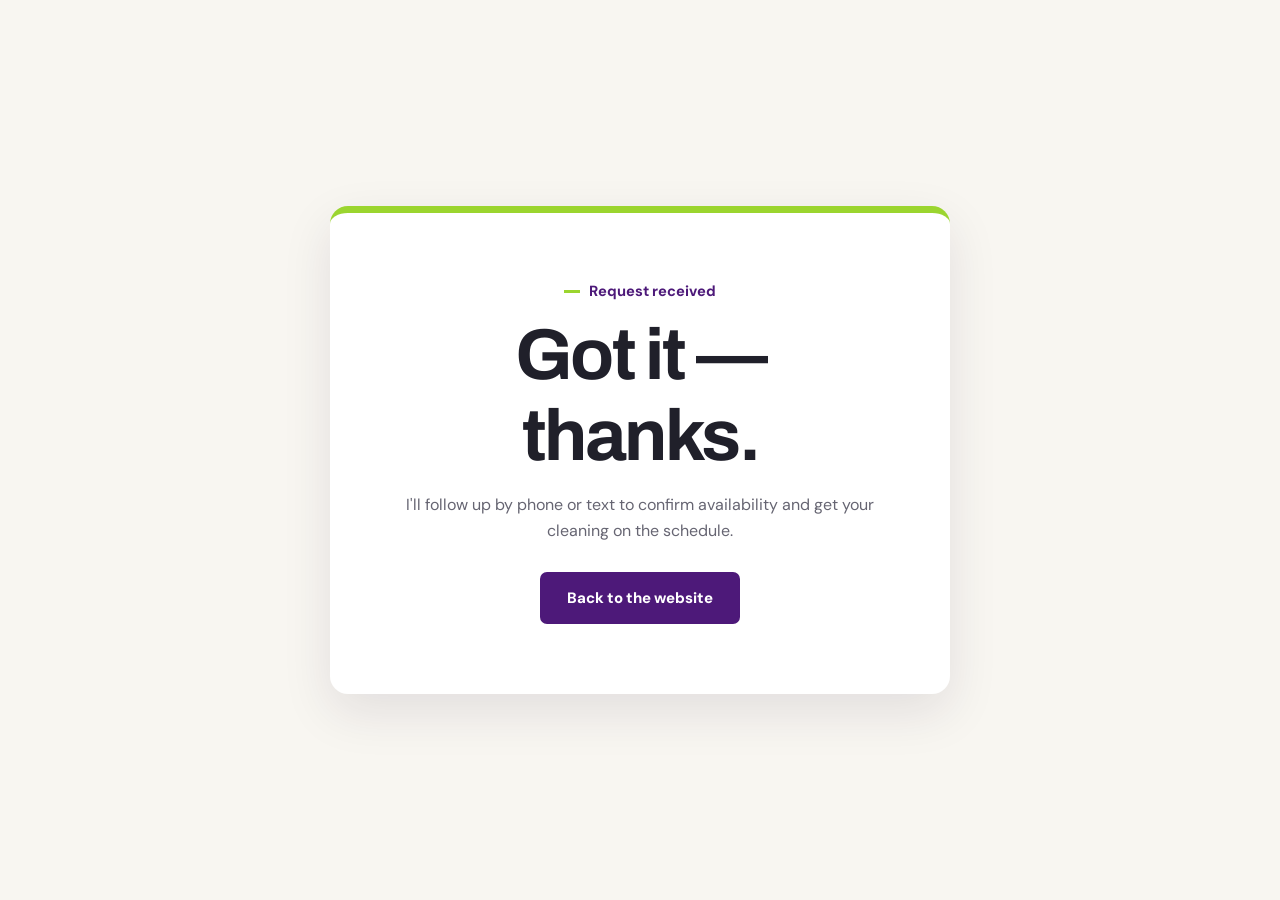
==== thank-you.html @ 329d0137 "Fix stale-CSS caching that broke the redesign on the live site styles.css and script.js were served " ====
<!doctype html>
<html lang="en">
  <head>
    <meta charset="utf-8">
    <meta name="viewport" content="width=device-width, initial-scale=1">
    <meta name="robots" content="noindex">
    <meta name="theme-color" content="#4d1979">
    <title>Request Received | P'Wayz Happy Bins</title>
    <link rel="icon" href="/favicon.svg" type="image/svg+xml">
    <link rel="preconnect" href="https://fonts.googleapis.com">
    <link rel="preconnect" href="https://fonts.gstatic.com" crossorigin>
    <link href="https://fonts.googleapis.com/css2?family=Archivo:wght@600;700;800&amp;family=DM+Sans:wght@400;500;600;700&amp;display=swap" rel="stylesheet">
    <link rel="stylesheet" href="/styles.css?v=2">
  </head>
  <body class="thanks-page">
    <main class="thanks-card">
      <p class="kicker" style="justify-content:center">Request received</p>
      <h1>Got it — thanks.</h1>
      <p>I'll follow up by phone or text to confirm availability and get your cleaning on the schedule.</p>
      <a class="button" href="/">Back to the website</a>
    </main>
  </body>
</html>
---- styles.css ----
:root {
  --purple: #4d1979;
  --purple-dark: #32104f;
  --purple-soft: #f3edf8;
  --lime: #9bd52f;
  --lime-light: #d8f27b;
  --ink: #20202a;
  --muted: #666572;
  --cream: #f8f6f1;
  --line: #e5e1e8;
  --white: #fff;
  --title-font: "Archivo", "Arial Black", sans-serif;
  --body-font: "DM Sans", Arial, sans-serif;
  --shadow: 0 18px 50px rgba(42, 20, 56, .1);
  --radius: 18px;
  --container: 1180px;
}

* { box-sizing: border-box; }
html { scroll-behavior: smooth; scroll-padding-top: 95px; }
body { margin: 0; color: var(--ink); background: var(--white); font-family: var(--body-font); font-size: 16px; line-height: 1.65; -webkit-font-smoothing: antialiased; }
body, button, input, select, textarea { font-family: var(--body-font); }
img, svg { display: block; max-width: 100%; }
a { color: inherit; }
h1, h2, h3, p { margin-top: 0; }
h1, h2, h3 { color: var(--ink); font-family: var(--title-font); line-height: 1.12; letter-spacing: -.035em; }
h1 { margin-bottom: 24px; font-size: clamp(3rem, 6vw, 5.7rem); }
h2 { margin-bottom: 20px; font-size: clamp(2.25rem, 4.3vw, 3.9rem); }
h3 { margin-bottom: 12px; font-size: 1.35rem; }
p { color: var(--muted); }
button, a { -webkit-tap-highlight-color: transparent; }

.container { width: min(calc(100% - 40px), var(--container)); margin-inline: auto; }
.section { padding-block: clamp(78px, 9vw, 120px); }
.sr-only { position: absolute; width: 1px; height: 1px; padding: 0; margin: -1px; overflow: hidden; clip: rect(0, 0, 0, 0); white-space: nowrap; border: 0; }
.skip-link { position: fixed; z-index: 999; top: 8px; left: 8px; padding: 10px 14px; color: #fff; background: var(--purple); border-radius: 4px; transform: translateY(-150%); }
.skip-link:focus { transform: none; }

.kicker { display: flex; align-items: center; gap: 9px; margin-bottom: 15px; color: var(--purple); font-size: .92rem; font-weight: 700; line-height: 1.2; }
.kicker::before { width: 16px; height: 3px; background: var(--lime); content: ""; }
.button { display: inline-flex; min-height: 52px; align-items: center; justify-content: center; padding: 13px 25px; color: #fff; background: var(--purple); border: 2px solid var(--purple); border-radius: 7px; font-size: .94rem; font-weight: 800; line-height: 1.2; text-decoration: none; transition: transform .2s ease, background .2s ease, border-color .2s ease; }
.button:hover { background: var(--purple-dark); border-color: var(--purple-dark); transform: translateY(-2px); }
.button--nav { min-height: 46px; padding: 11px 20px; }
.button--dark { color: #fff; background: var(--ink); border-color: var(--ink); }
.button--dark:hover { background: var(--purple-dark); border-color: var(--purple-dark); }
.button--outline { color: var(--purple); background: transparent; }
.button--outline:hover { color: #fff; }
.button--full { width: 100%; border: 0; cursor: pointer; }
.text-link { display: inline-flex; gap: 10px; align-items: center; color: var(--purple); font-weight: 800; text-decoration: none; border-bottom: 2px solid var(--lime); }

.service-bar { color: var(--ink); background: var(--lime); font-size: .85rem; font-weight: 700; }
.service-bar__inner { display: flex; min-height: 39px; align-items: center; justify-content: space-between; gap: 20px; }
.service-bar__links { display: flex; gap: 24px; }
.service-bar a { text-decoration: none; }
.site-header { position: relative; z-index: 50; background: #fff; border-bottom: 1px solid rgba(77, 25, 121, .09); }
.nav-wrap { display: flex; min-height: 84px; align-items: center; justify-content: space-between; gap: 28px; }
.brand { display: inline-flex; align-items: baseline; gap: 7px; color: var(--ink); text-decoration: none; }
.brand-text { font-family: var(--title-font); font-size: 1.3rem; font-weight: 700; letter-spacing: -.02em; }
.brand-text strong { color: var(--purple); font-weight: 800; }
.site-nav { display: flex; align-items: center; gap: clamp(18px, 2.3vw, 32px); }
.site-nav > a:not(.button) { position: relative; color: #3b3942; font-size: .94rem; font-weight: 700; text-decoration: none; }
.site-nav > a:not(.button)::after { position: absolute; right: 0; bottom: -7px; left: 0; height: 2px; background: var(--lime); content: ""; transform: scaleX(0); transition: transform .2s ease; }
.site-nav > a:hover::after { transform: scaleX(1); }
.nav-toggle { display: none; width: 46px; height: 44px; padding: 10px; background: transparent; border: 1px solid var(--line); border-radius: 6px; cursor: pointer; }
.nav-toggle > span:not(.sr-only) { display: block; height: 2px; margin: 5px 0; background: var(--purple); }

.hero { position: relative; overflow: hidden; padding: clamp(64px, 8vw, 104px) 0 0; background: var(--cream); }
.hero__grid { position: relative; display: grid; grid-template-columns: .95fr 1.05fr; gap: clamp(42px, 7vw, 92px); align-items: center; }
.hero__copy { padding-bottom: clamp(70px, 8vw, 105px); }
.hero h1 span { display: block; color: var(--purple); }
.hero__lead { max-width: 625px; margin-bottom: 31px; font-size: 1.12rem; }
.hero__actions { display: flex; align-items: center; gap: 24px; }
.phone-link { display: grid; grid-template-columns: 46px auto; color: var(--ink); line-height: 1.25; text-decoration: none; }
.phone-link > span { display: grid; width: 40px; height: 40px; grid-row: 1 / 3; align-self: center; color: var(--purple); background: var(--lime-light); border-radius: 50%; place-items: center; }
.phone-link svg { width: 19px; fill: currentColor; }
.phone-link small { color: var(--muted); font-size: .75rem; }
.phone-link strong { font-size: 1rem; }
.hero__checks { display: flex; flex-wrap: wrap; gap: 13px 25px; padding: 0; margin: 33px 0 0; list-style: none; }
.hero__checks li { color: #4e4c56; font-size: .88rem; font-weight: 700; }
.hero__checks li::before { margin-right: 6px; color: var(--purple); content: "✓"; font-weight: 800; }
.hero__visual { position: relative; min-height: 570px; align-self: end; overflow: hidden; background: var(--purple); border-radius: 55% 55% 0 0 / 35% 35% 0 0; }
.hero__bins { position: absolute; z-index: 2; right: 1%; bottom: 0; width: 96%; }
.hero__price { position: absolute; z-index: 4; top: 42px; left: 42px; display: grid; padding: 16px 22px; color: var(--ink); background: var(--lime); border: 5px solid #fff; border-radius: 12px; place-content: center; text-align: center; }
.hero__price strong { font-family: var(--title-font); font-size: 3.25rem; line-height: .9; letter-spacing: -.08em; }
.hero__price sup { margin-right: 2px; font-size: 1.35rem; vertical-align: top; }
.hero__price span { margin-top: 4px; font-size: .78rem; font-weight: 700; }
.hero__caption { position: absolute; z-index: 5; right: 25px; bottom: 25px; display: grid; padding: 15px 18px; color: var(--ink); background: #fff; border-left: 5px solid var(--lime); border-radius: 6px; box-shadow: var(--shadow); }
.hero__caption strong { font-family: var(--title-font); }
.hero__caption span { color: var(--muted); font-size: .75rem; }
.hero__bubbles i { position: absolute; z-index: 1; width: 22px; height: 22px; border: 3px solid rgba(255,255,255,.5); border-radius: 50%; }
.hero__bubbles i:nth-child(1) { top: 110px; right: 75px; width: 42px; height: 42px; }
.hero__bubbles i:nth-child(2) { top: 175px; right: 43px; }
.hero__bubbles i:nth-child(3) { top: 45px; right: 153px; width: 31px; height: 31px; }
.hero__bubbles i:nth-child(4) { top: 230px; left: 48px; width: 17px; height: 17px; }

.benefits { position: relative; z-index: 5; background: #fff; box-shadow: 0 -10px 30px rgba(32,32,42,.05); }
.benefits__grid { display: grid; grid-template-columns: repeat(3, 1fr); }
.benefits article { display: flex; min-height: 148px; align-items: center; gap: 19px; padding: 34px clamp(15px, 3vw, 36px); border-right: 1px solid var(--line); }
.benefits article:last-child { border-right: 0; }
.benefit-icon { display: grid; width: 54px; height: 54px; flex: 0 0 auto; color: var(--purple); background: var(--purple-soft); border-radius: 50%; place-items: center; }
.benefit-icon svg { width: 27px; fill: currentColor; }
.benefits h2 { margin: 0 0 5px; font-size: 1.12rem; letter-spacing: -.02em; }
.benefits p { margin: 0; font-size: .85rem; }

.about__grid { display: grid; grid-template-columns: .93fr 1.07fr; gap: clamp(55px, 8vw, 110px); align-items: center; }
.about__visual { position: relative; padding: 0 35px 37px 0; }
.about__panel { position: relative; min-height: 535px; overflow: hidden; background: var(--purple); border-radius: 12px 90px 12px 12px; }
.about__panel svg { position: absolute; right: 11%; bottom: 0; width: 77%; }
.about__badge { position: absolute; right: 0; bottom: 0; display: grid; min-width: 180px; padding: 20px 25px; color: var(--ink); background: var(--lime); border: 7px solid #fff; border-radius: 8px; }
.about__badge strong { font-family: var(--title-font); font-size: 1.55rem; }
.about__badge span { font-size: .82rem; font-weight: 700; }
.spray { position: absolute; z-index: 2; border: 3px solid rgba(255,255,255,.45); border-radius: 50%; }
.spray--one { top: 70px; left: 60px; width: 34px; height: 34px; }.spray--two { top: 120px; left: 100px; width: 17px; height: 17px; }.spray--three { top: 44px; left: 127px; width: 23px; height: 23px; }
.about__copy > p:not(.kicker) { max-width: 650px; }
.check-list { padding: 0; margin: 28px 0 30px; list-style: none; }
.check-list li { position: relative; padding: 11px 0 11px 34px; color: #45434d; font-weight: 600; border-bottom: 1px solid var(--line); }
.check-list li::before { position: absolute; top: 11px; left: 0; color: var(--purple); content: "✓"; font-weight: 800; }

.services { background: var(--cream); }
.section-heading { max-width: 760px; margin-bottom: 50px; }
.section-heading--center { margin-right: auto; margin-left: auto; text-align: center; }
.section-heading--center .kicker { justify-content: center; }
.section-heading--center p:last-child { max-width: 625px; margin-right: auto; margin-left: auto; }
.services__grid { display: grid; grid-template-columns: repeat(3, 1fr); gap: 24px; }
.service-card { position: relative; min-height: 300px; padding: 38px 34px; background: #fff; border: 1px solid var(--line); border-radius: var(--radius); }
.service-card--featured { color: #fff; background: var(--purple); border-color: var(--purple); }
.service-card--featured h3, .service-card--featured p { color: #fff; }
.service-card__icon { display: grid; width: 54px; height: 54px; margin-bottom: 24px; color: var(--purple); background: var(--purple-soft); border-radius: 10px; place-items: center; }
.service-card--featured .service-card__icon { color: #fff; background: rgba(255,255,255,.14); }
.service-card__icon svg { width: 28px; fill: currentColor; }
.service-card h3 { font-size: 1.48rem; }
.service-card p { position: relative; z-index: 1; margin-bottom: 0; }

.process { position: relative; color: #fff; background: var(--purple-dark); }
.section-heading--light { position: relative; z-index: 1; }
.section-heading--light h2, .section-heading--light .kicker { color: #fff; }
.process__steps { position: relative; z-index: 1; display: grid; grid-template-columns: repeat(4, 1fr); padding: 0; margin: 0; counter-reset: steps; list-style: none; }
.process__steps li { position: relative; padding: 22px 30px 0 0; border-top: 3px solid var(--lime); }
.process__steps li > span { display: block; margin-bottom: 12px; color: var(--lime); font-family: var(--title-font); font-size: 1.4rem; }
.process__steps h3 { color: #fff; }
.process__steps p { max-width: 215px; margin: 0; color: rgba(255,255,255,.7); }

.special { padding-block: 70px; background: var(--lime); }
.special__wrap { display: grid; grid-template-columns: 170px 1fr auto; gap: 35px; align-items: center; }
.special__price { display: flex; align-items: flex-start; color: var(--purple); font-family: var(--title-font); line-height: .8; }
.special__price sup { margin: 8px 2px 0 0; font-size: 2rem; }
.special__price strong { font-size: 6.5rem; letter-spacing: -.1em; }
.special__copy .kicker { color: var(--ink); }
.special__copy .kicker::before { background: var(--purple); }
.special h2 { margin-bottom: 8px; font-size: clamp(2rem, 3.3vw, 3.1rem); }
.special p:last-child { max-width: 650px; margin: 0; color: #3f4930; }

.areas { background: #fff; }
.areas__grid { display: grid; grid-template-columns: .85fr 1.15fr; gap: clamp(55px, 8vw, 110px); align-items: center; }
.areas__copy > p:not(.kicker) { margin-bottom: 30px; }
.neighborhoods { border-top: 4px solid var(--purple); }
.neighborhoods article { display: flex; min-height: 125px; align-items: center; gap: 25px; padding: 25px 5px; border-bottom: 1px solid var(--line); }
.neighborhoods article > span { color: var(--purple); font-family: var(--title-font); font-size: 2rem; }
.neighborhoods small { color: var(--muted); font-size: .82rem; font-weight: 700; }
.neighborhoods h3 { margin: 5px 0 0; font-size: 1.75rem; }
.neighborhoods > p { padding: 20px; margin: 25px 0 0; color: var(--purple-dark); background: var(--purple-soft); border-left: 4px solid var(--lime); }

.faq { background: var(--cream); }
.faq__grid { display: grid; grid-template-columns: .75fr 1.25fr; gap: clamp(50px, 8vw, 110px); }
.faq__intro > p:not(.kicker) { margin-bottom: 30px; }
.phone-card { display: inline-grid; min-width: 240px; padding: 16px 20px; color: #fff; background: var(--purple); border-left: 7px solid var(--lime); border-radius: 5px; text-decoration: none; }
.phone-card small { color: rgba(255,255,255,.7); }.phone-card strong { font-family: var(--title-font); font-size: 1.25rem; }
.faq-list { border-top: 1px solid #d9d5dc; }
.faq-list details { border-bottom: 1px solid #d9d5dc; }
.faq-list summary { display: flex; min-height: 82px; align-items: center; justify-content: space-between; gap: 15px; color: var(--ink); cursor: pointer; font-family: var(--title-font); font-size: 1.12rem; font-weight: 700; list-style: none; }
.faq-list summary::-webkit-details-marker { display: none; }
.faq-list summary span { display: grid; width: 32px; height: 32px; flex: 0 0 auto; color: #fff; background: var(--purple); border-radius: 50%; font-family: var(--body-font); place-items: center; transition: transform .2s ease; }
.faq-list details[open] summary span { color: var(--ink); background: var(--lime); transform: rotate(45deg); }
.faq-list details p { max-width: 660px; padding-right: 45px; margin: -3px 0 27px; }

.booking { color: #fff; background: var(--purple); }
.booking__grid { display: grid; grid-template-columns: .78fr 1.22fr; gap: clamp(45px, 8vw, 105px); align-items: start; }
.booking .kicker, .booking h2 { color: #fff; }.booking .kicker::before { background: var(--lime); }
.booking__copy > p:not(.kicker) { max-width: 480px; color: rgba(255,255,255,.75); }
.booking__contact { display: grid; gap: 12px; margin-top: 38px; }
.booking__contact a { display: grid; max-width: 330px; padding: 13px 17px; color: #fff; background: rgba(255,255,255,.08); border-left: 4px solid var(--lime); text-decoration: none; }
.booking__contact small { color: rgba(255,255,255,.66); }.booking__contact strong { font-size: 1.08rem; }
.booking__note { margin-top: 30px; font-size: .83rem; }
.booking-form { display: grid; gap: 17px; padding: clamp(25px, 4vw, 45px); color: var(--ink); background: #fff; border-radius: var(--radius); box-shadow: 0 25px 70px rgba(24,7,37,.26); }
.field-row { display: grid; grid-template-columns: 1fr 1fr; gap: 17px; }
.booking-form label { display: grid; gap: 7px; color: #3a3841; font-size: .82rem; font-weight: 800; }
.booking-form input, .booking-form select, .booking-form textarea { width: 100%; min-height: 50px; padding: 12px 14px; color: var(--ink); background: #faf9fb; border: 1px solid #dcd8e0; border-radius: 5px; font: inherit; }
.booking-form textarea { min-height: 110px; resize: vertical; }
.booking-form input:focus, .booking-form select:focus, .booking-form textarea:focus { outline: 3px solid rgba(155,213,47,.35); border-color: var(--purple); }
.form-note { margin: -3px 0 0; color: var(--muted); font-size: .76rem; text-align: center; }
.form-honeypot { position: absolute !important; left: -9999px !important; }

.site-footer { padding: 75px 0 20px; color: #fff; background: #1f1628; }
.footer__main { display: grid; grid-template-columns: 2fr 1fr 1.2fr 1fr; gap: 50px; padding-bottom: 55px; }
.brand--footer { color: #fff; }.brand--footer .brand-text strong { color: var(--lime); }
.footer__brand p { max-width: 300px; margin: 20px 0 0; color: rgba(255,255,255,.58); }
.footer__links { display: grid; align-content: start; gap: 9px; }
.footer__links h2 { margin-bottom: 10px; color: #fff; font-size: 1rem; letter-spacing: 0; }
.footer__links a, .footer__links span { color: rgba(255,255,255,.62); font-size: .9rem; text-decoration: none; }
.footer__links a:hover { color: var(--lime); }
.footer__bottom { display: flex; justify-content: space-between; gap: 30px; padding-top: 20px; color: rgba(255,255,255,.5); border-top: 1px solid rgba(255,255,255,.1); font-size: .78rem; }
.mobile-cta { display: none; }

.thanks-page { display: grid; min-height: 100vh; padding: 30px; background: var(--cream); place-items: center; }
.thanks-card { width: min(100%, 620px); padding: clamp(38px, 7vw, 70px); background: #fff; border-top: 7px solid var(--lime); border-radius: var(--radius); box-shadow: var(--shadow); text-align: center; }
.thanks-card .kicker { justify-content: center; }.thanks-card h1 { margin-bottom: 15px; font-size: clamp(2.5rem, 7vw, 4.5rem); }.thanks-card p:not(.kicker) { margin-bottom: 28px; }

@media (max-width: 1030px) {
  .site-nav { gap: 18px; }.site-nav > a:not(.button) { font-size: .85rem; }
  .hero__grid { gap: 40px; }.hero__visual { min-height: 500px; }.hero__price { top: 38px; left: 25px; }
  .footer__main { grid-template-columns: 1.7fr 1fr 1.1fr; }.footer__main > :last-child { grid-column: 2; }
  .process__steps { grid-template-columns: 1fr 1fr; row-gap: 30px; }
}

@media (max-width: 860px) {
  html { scroll-padding-top: 72px; }.service-bar__inner { justify-content: center; }.service-bar__inner > span { display: none; }
  .nav-wrap { min-height: 72px; }.nav-toggle { display: block; }.site-nav { position: absolute; top: 100%; right: 20px; left: 20px; display: none; padding: 22px; background: #fff; border-top: 3px solid var(--lime); box-shadow: var(--shadow); }.site-nav.is-open { display: grid; }.site-nav > a { padding: 6px 0; }.site-nav .button { margin-top: 5px; }
  .hero { padding-top: 70px; }.hero__grid { grid-template-columns: 1fr; }.hero__copy { max-width: 720px; padding-bottom: 20px; }.hero__visual { width: min(100%, 630px); min-height: 530px; justify-self: center; border-radius: 45% 45% 0 0 / 27% 27% 0 0; }
  .benefits__grid { grid-template-columns: 1fr 1fr; }.benefits article:nth-child(2) { border-right: 0; }.benefits article:last-child { grid-column: 1 / -1; justify-content: center; border-top: 1px solid var(--line); }
  .about__grid, .areas__grid, .faq__grid, .booking__grid { grid-template-columns: 1fr; }.about__visual { width: min(100%, 580px); margin: auto; }.about__copy { max-width: 700px; }
  .services__grid { grid-template-columns: 1fr 1fr; }.services__grid .service-card:last-child { grid-column: 1 / -1; min-height: 280px; }.service-card__icon { margin-bottom: 35px; }
  .process__steps { gap: 42px 25px; }
  .special__wrap { grid-template-columns: 150px 1fr; }.special__wrap .button { grid-column: 2; justify-self: start; }.special__price strong { font-size: 5.5rem; }
  .booking__copy { max-width: 660px; }
}

@media (max-width: 600px) {
  body { padding-bottom: 61px; }.container { width: min(calc(100% - 30px), var(--container)); }.section { padding-block: 72px; }
  h1 { font-size: clamp(2.85rem, 14vw, 4.4rem); }.hero__lead { font-size: 1rem; }
  .service-bar__links { width: 100%; justify-content: space-between; }.service-bar__links a:first-child { display: none; }.service-bar__links a:last-child { margin: auto; }
  .brand-text { font-size: 1.1rem; }
  .hero__actions { align-items: flex-start; flex-direction: column; }.hero__visual { min-height: 420px; }.hero__price { top: 22px; left: 18px; padding: 12px 16px; }.hero__price strong { font-size: 2.65rem; }.hero__caption { right: 12px; bottom: 12px; padding: 11px 12px; }.hero__bins { width: 108%; }
  .benefits__grid { grid-template-columns: 1fr; }.benefits article, .benefits article:nth-child(2), .benefits article:last-child { grid-column: auto; min-height: 120px; padding: 24px 12px; border-right: 0; border-bottom: 1px solid var(--line); justify-content: flex-start; }.benefits article:last-child { border-bottom: 0; }
  .about__visual { padding: 0 20px 27px 0; }.about__panel { min-height: 420px; border-radius: 10px 55px 10px 10px; }.about__badge { min-width: 155px; padding: 14px 17px; border-width: 5px; }
  .services__grid { grid-template-columns: 1fr; }.services__grid .service-card:last-child { grid-column: auto; min-height: 330px; }.service-card { min-height: 330px; }
  .process__steps { grid-template-columns: 1fr; gap: 28px; }.process__steps p { max-width: none; }
  .special__wrap { grid-template-columns: 1fr; gap: 20px; }.special__wrap .button { grid-column: auto; }.special__price strong { font-size: 5rem; }
  .neighborhoods h3 { font-size: 1.4rem; }
  .field-row { grid-template-columns: 1fr; }.booking-form { padding: 24px 19px; }
  .footer__main { grid-template-columns: 1fr 1fr; gap: 38px 25px; }.footer__brand { grid-column: 1 / -1; }.footer__main > :last-child { grid-column: auto; }.footer__bottom { flex-direction: column; }
  .mobile-cta { position: fixed; z-index: 100; right: 0; bottom: 0; left: 0; display: grid; grid-template-columns: 1fr 1fr; background: var(--ink); box-shadow: 0 -8px 25px rgba(0,0,0,.15); }.mobile-cta a { min-height: 61px; display: grid; color: #fff; font-weight: 800; text-decoration: none; place-items: center; }.mobile-cta a:last-child { color: var(--ink); background: var(--lime); }
}

@media (prefers-reduced-motion: reduce) { html { scroll-behavior: auto; } *, *::before, *::after { transition-duration: .01ms !important; } }
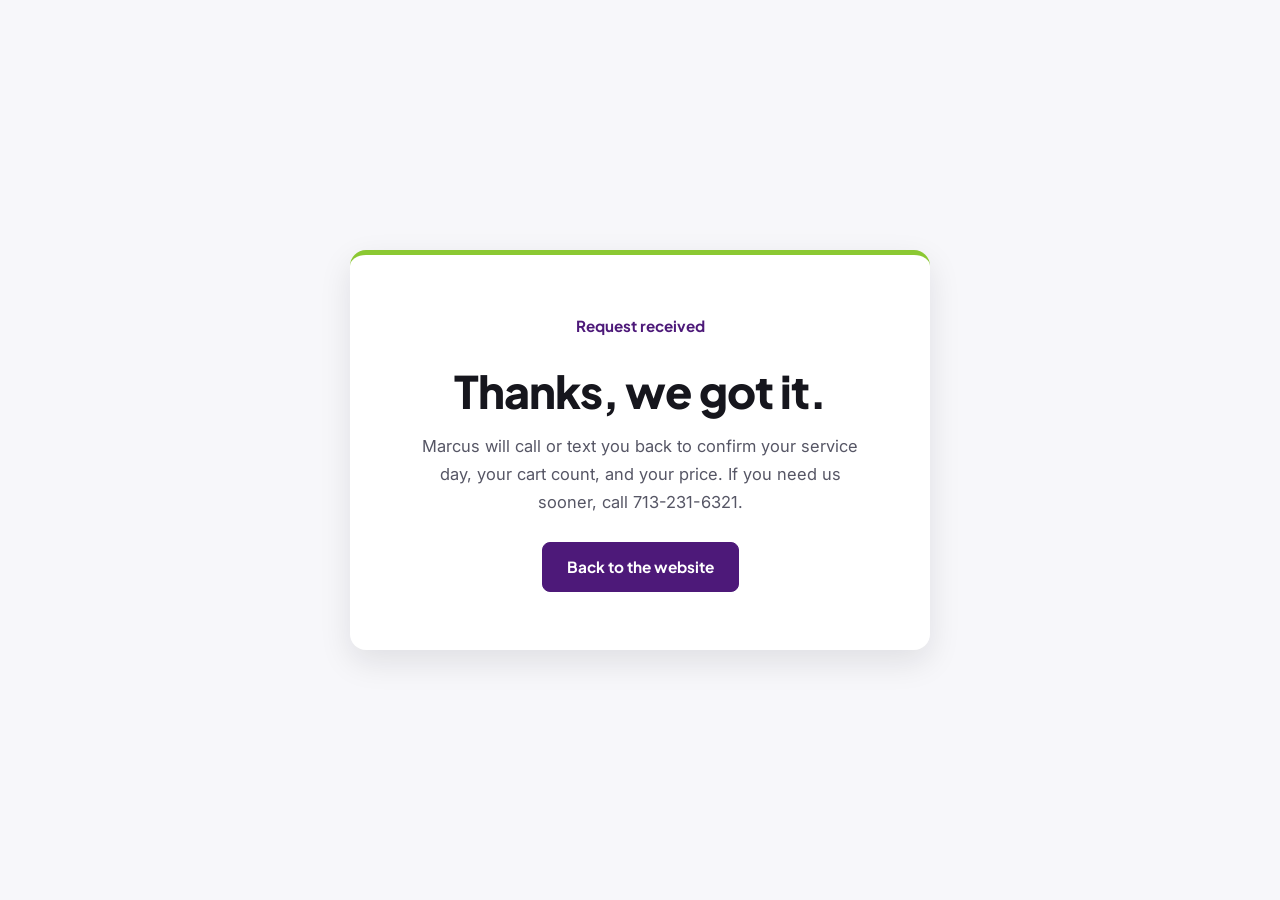
==== commit 2f9ee109: "Rebuild site: photography, expanded service areas, form-first CTA Content: - Expand service areas to" ====
--- a/thank-you.html
+++ b/thank-you.html
@@ -9,14 +9,17 @@
     <link rel="icon" href="/favicon.svg" type="image/svg+xml">
     <link rel="preconnect" href="https://fonts.googleapis.com">
     <link rel="preconnect" href="https://fonts.gstatic.com" crossorigin>
-    <link href="https://fonts.googleapis.com/css2?family=Archivo:wght@600;700;800&amp;family=DM+Sans:wght@400;500;600;700&amp;display=swap" rel="stylesheet">
-    <link rel="stylesheet" href="/styles.css?v=2">
+    <link href="https://fonts.googleapis.com/css2?family=Plus+Jakarta+Sans:wght@600;700;800&amp;family=Inter:wght@400;500;600;700&amp;display=swap" rel="stylesheet">
+    <link rel="stylesheet" href="/styles.css?v=3">
   </head>
   <body class="thanks-page">
     <main class="thanks-card">
-      <p class="kicker" style="justify-content:center">Request received</p>
-      <h1>Got it — thanks.</h1>
-      <p>I'll follow up by phone or text to confirm availability and get your cleaning on the schedule.</p>
+      <p class="eyebrow">Request received</p>
+      <h1>Thanks, we got it.</h1>
+      <p>
+        Marcus will call or text you back to confirm your service day, your cart count,
+        and your price. If you need us sooner, call 713-231-6321.
+      </p>
       <a class="button" href="/">Back to the website</a>
     </main>
   </body>
--- a/styles.css
+++ b/styles.css
@@ -1,244 +1,475 @@
+/* ---------------------------------------------------------
+   P'Wayz Happy Bins
+   --------------------------------------------------------- */
+
 :root {
   --purple: #4d1979;
-  --purple-dark: #32104f;
-  --purple-soft: #f3edf8;
-  --lime: #9bd52f;
-  --lime-light: #d8f27b;
-  --ink: #20202a;
-  --muted: #666572;
-  --cream: #f8f6f1;
-  --line: #e5e1e8;
+  --purple-700: #3d1361;
+  --purple-900: #290d43;
+  --purple-50: #f5f1fa;
+  --lime: #8bc832;
+  --lime-200: #cdeb8f;
+  --ink: #16161d;
+  --slate: #565665;
+  --line: #e4e2e9;
   --white: #fff;
-  --title-font: "Archivo", "Arial Black", sans-serif;
-  --body-font: "DM Sans", Arial, sans-serif;
-  --shadow: 0 18px 50px rgba(42, 20, 56, .1);
-  --radius: 18px;
-  --container: 1180px;
+  --bg-alt: #f7f7fa;
+
+  --display: "Plus Jakarta Sans", "Segoe UI", Arial, sans-serif;
+  --body: "Inter", "Segoe UI", Arial, sans-serif;
+
+  --shadow-sm: 0 1px 2px rgba(22, 22, 29, .06), 0 4px 12px rgba(22, 22, 29, .05);
+  --shadow-md: 0 12px 32px rgba(22, 22, 29, .10);
+  --shadow-lg: 0 24px 60px rgba(28, 12, 46, .22);
+
+  --radius: 12px;
+  --radius-lg: 16px;
+  --container: 1160px;
+  --header-h: 68px;
 }
 
 * { box-sizing: border-box; }
-html { scroll-behavior: smooth; scroll-padding-top: 95px; }
-body { margin: 0; color: var(--ink); background: var(--white); font-family: var(--body-font); font-size: 16px; line-height: 1.65; -webkit-font-smoothing: antialiased; }
-body, button, input, select, textarea { font-family: var(--body-font); }
+
+html {
+  scroll-behavior: smooth;
+  scroll-padding-top: calc(var(--header-h) + 16px);
+  -webkit-text-size-adjust: 100%;
+}
+
+body {
+  margin: 0;
+  background: var(--white);
+  color: var(--slate);
+  font-family: var(--body);
+  font-size: 16.5px;
+  line-height: 1.7;
+  -webkit-font-smoothing: antialiased;
+}
+
+body, button, input, select, textarea { font-family: var(--body); }
 img, svg { display: block; max-width: 100%; }
 a { color: inherit; }
-h1, h2, h3, p { margin-top: 0; }
-h1, h2, h3 { color: var(--ink); font-family: var(--title-font); line-height: 1.12; letter-spacing: -.035em; }
-h1 { margin-bottom: 24px; font-size: clamp(3rem, 6vw, 5.7rem); }
-h2 { margin-bottom: 20px; font-size: clamp(2.25rem, 4.3vw, 3.9rem); }
-h3 { margin-bottom: 12px; font-size: 1.35rem; }
-p { color: var(--muted); }
-button, a { -webkit-tap-highlight-color: transparent; }
+h1, h2, h3, h4, p { margin-top: 0; }
+
+h1, h2, h3, h4 {
+  color: var(--ink);
+  font-family: var(--display);
+  font-weight: 800;
+  line-height: 1.18;
+  letter-spacing: -.02em;
+}
+
+h1 { margin-bottom: 18px; font-size: clamp(2.15rem, 4vw, 3.15rem); }
+h2 { margin-bottom: 16px; font-size: clamp(1.7rem, 2.9vw, 2.4rem); }
+h3 { margin-bottom: 10px; font-size: 1.2rem; font-weight: 700; }
+p { margin-bottom: 16px; }
+p:last-child { margin-bottom: 0; }
 
 .container { width: min(calc(100% - 40px), var(--container)); margin-inline: auto; }
-.section { padding-block: clamp(78px, 9vw, 120px); }
-.sr-only { position: absolute; width: 1px; height: 1px; padding: 0; margin: -1px; overflow: hidden; clip: rect(0, 0, 0, 0); white-space: nowrap; border: 0; }
-.skip-link { position: fixed; z-index: 999; top: 8px; left: 8px; padding: 10px 14px; color: #fff; background: var(--purple); border-radius: 4px; transform: translateY(-150%); }
+.section { padding-block: clamp(64px, 7.5vw, 104px); }
+.section--alt { background: var(--bg-alt); }
+
+.sr-only {
+  position: absolute; width: 1px; height: 1px; padding: 0; margin: -1px;
+  overflow: hidden; clip: rect(0, 0, 0, 0); white-space: nowrap; border: 0;
+}
+
+.skip-link {
+  position: fixed; z-index: 999; top: 8px; left: 8px; padding: 10px 16px;
+  background: var(--purple); border-radius: 6px; color: #fff;
+  transform: translateY(-160%);
+}
 .skip-link:focus { transform: none; }
 
-.kicker { display: flex; align-items: center; gap: 9px; margin-bottom: 15px; color: var(--purple); font-size: .92rem; font-weight: 700; line-height: 1.2; }
-.kicker::before { width: 16px; height: 3px; background: var(--lime); content: ""; }
-.button { display: inline-flex; min-height: 52px; align-items: center; justify-content: center; padding: 13px 25px; color: #fff; background: var(--purple); border: 2px solid var(--purple); border-radius: 7px; font-size: .94rem; font-weight: 800; line-height: 1.2; text-decoration: none; transition: transform .2s ease, background .2s ease, border-color .2s ease; }
-.button:hover { background: var(--purple-dark); border-color: var(--purple-dark); transform: translateY(-2px); }
-.button--nav { min-height: 46px; padding: 11px 20px; }
-.button--dark { color: #fff; background: var(--ink); border-color: var(--ink); }
-.button--dark:hover { background: var(--purple-dark); border-color: var(--purple-dark); }
-.button--outline { color: var(--purple); background: transparent; }
-.button--outline:hover { color: #fff; }
-.button--full { width: 100%; border: 0; cursor: pointer; }
-.text-link { display: inline-flex; gap: 10px; align-items: center; color: var(--purple); font-weight: 800; text-decoration: none; border-bottom: 2px solid var(--lime); }
-
-.service-bar { color: var(--ink); background: var(--lime); font-size: .85rem; font-weight: 700; }
-.service-bar__inner { display: flex; min-height: 39px; align-items: center; justify-content: space-between; gap: 20px; }
-.service-bar__links { display: flex; gap: 24px; }
-.service-bar a { text-decoration: none; }
-.site-header { position: relative; z-index: 50; background: #fff; border-bottom: 1px solid rgba(77, 25, 121, .09); }
-.nav-wrap { display: flex; min-height: 84px; align-items: center; justify-content: space-between; gap: 28px; }
-.brand { display: inline-flex; align-items: baseline; gap: 7px; color: var(--ink); text-decoration: none; }
-.brand-text { font-family: var(--title-font); font-size: 1.3rem; font-weight: 700; letter-spacing: -.02em; }
+:where(a, button, input, select, textarea, summary):focus-visible {
+  outline: 3px solid var(--lime);
+  outline-offset: 2px;
+}
+
+/* --- Shared bits ------------------------------------------------------- */
+
+.eyebrow {
+  margin-bottom: 12px;
+  color: var(--purple);
+  font-family: var(--display);
+  font-size: .95rem;
+  font-weight: 700;
+  letter-spacing: 0;
+}
+
+.section-head { max-width: 660px; margin-bottom: clamp(36px, 4.5vw, 54px); }
+.section-head__lead { font-size: 1.05rem; }
+
+.button {
+  display: inline-flex; align-items: center; justify-content: center;
+  min-height: 50px; padding: 12px 24px;
+  background: var(--purple); border: 1.5px solid var(--purple); border-radius: 8px;
+  color: #fff;
+  font-family: var(--display); font-size: .96rem; font-weight: 700; line-height: 1.2;
+  text-decoration: none; cursor: pointer;
+  transition: background .18s ease, border-color .18s ease, color .18s ease;
+}
+.button:hover { background: var(--purple-700); border-color: var(--purple-700); }
+.button--sm { min-height: 42px; padding: 9px 18px; font-size: .9rem; }
+.button--full { width: 100%; }
+.button--lime { background: var(--lime); border-color: var(--lime); color: var(--ink); }
+.button--lime:hover { background: #7cb52a; border-color: #7cb52a; }
+.button--ghost { background: transparent; border-color: rgba(255, 255, 255, .55); color: #fff; }
+.button--ghost:hover { background: rgba(255, 255, 255, .12); border-color: #fff; }
+.button--outline { background: transparent; border-color: var(--line); color: var(--purple); }
+.button--outline:hover { background: var(--purple-50); border-color: var(--purple); }
+
+.textlink {
+  display: inline-block;
+  color: var(--purple); font-weight: 600; text-decoration: none;
+  border-bottom: 2px solid var(--lime); padding-bottom: 2px;
+}
+
+.ticklist { padding: 0; margin: 0 0 20px; list-style: none; }
+.ticklist li {
+  position: relative; padding: 8px 0 8px 30px;
+  border-bottom: 1px solid var(--line);
+  color: #3f3f4c;
+}
+.ticklist li::before {
+  position: absolute; left: 0; top: 8px;
+  content: "\2713"; color: var(--lime); font-weight: 700;
+}
+
+/* --- Top bar + header -------------------------------------------------- */
+
+.topbar { background: var(--purple-900); color: rgba(255, 255, 255, .82); font-size: .85rem; }
+.topbar__inner {
+  display: flex; align-items: center; justify-content: space-between;
+  gap: 18px; min-height: 38px;
+}
+.topbar__links { display: flex; gap: 22px; }
+.topbar a { text-decoration: none; }
+.topbar a:hover { color: #fff; }
+.topbar strong { color: #fff; }
+
+.site-header {
+  position: sticky; top: 0; z-index: 60;
+  background: rgba(255, 255, 255, .96);
+  backdrop-filter: saturate(150%) blur(8px);
+  border-bottom: 1px solid var(--line);
+}
+.nav-wrap {
+  display: flex; align-items: center; justify-content: space-between;
+  gap: 24px; min-height: var(--header-h);
+}
+.brand { display: inline-flex; align-items: baseline; gap: 6px; color: var(--ink); text-decoration: none; }
+.brand-text { font-family: var(--display); font-size: 1.2rem; font-weight: 700; letter-spacing: -.02em; }
 .brand-text strong { color: var(--purple); font-weight: 800; }
-.site-nav { display: flex; align-items: center; gap: clamp(18px, 2.3vw, 32px); }
-.site-nav > a:not(.button) { position: relative; color: #3b3942; font-size: .94rem; font-weight: 700; text-decoration: none; }
-.site-nav > a:not(.button)::after { position: absolute; right: 0; bottom: -7px; left: 0; height: 2px; background: var(--lime); content: ""; transform: scaleX(0); transition: transform .2s ease; }
-.site-nav > a:hover::after { transform: scaleX(1); }
-.nav-toggle { display: none; width: 46px; height: 44px; padding: 10px; background: transparent; border: 1px solid var(--line); border-radius: 6px; cursor: pointer; }
-.nav-toggle > span:not(.sr-only) { display: block; height: 2px; margin: 5px 0; background: var(--purple); }
-
-.hero { position: relative; overflow: hidden; padding: clamp(64px, 8vw, 104px) 0 0; background: var(--cream); }
-.hero__grid { position: relative; display: grid; grid-template-columns: .95fr 1.05fr; gap: clamp(42px, 7vw, 92px); align-items: center; }
-.hero__copy { padding-bottom: clamp(70px, 8vw, 105px); }
-.hero h1 span { display: block; color: var(--purple); }
-.hero__lead { max-width: 625px; margin-bottom: 31px; font-size: 1.12rem; }
-.hero__actions { display: flex; align-items: center; gap: 24px; }
-.phone-link { display: grid; grid-template-columns: 46px auto; color: var(--ink); line-height: 1.25; text-decoration: none; }
-.phone-link > span { display: grid; width: 40px; height: 40px; grid-row: 1 / 3; align-self: center; color: var(--purple); background: var(--lime-light); border-radius: 50%; place-items: center; }
-.phone-link svg { width: 19px; fill: currentColor; }
-.phone-link small { color: var(--muted); font-size: .75rem; }
-.phone-link strong { font-size: 1rem; }
-.hero__checks { display: flex; flex-wrap: wrap; gap: 13px 25px; padding: 0; margin: 33px 0 0; list-style: none; }
-.hero__checks li { color: #4e4c56; font-size: .88rem; font-weight: 700; }
-.hero__checks li::before { margin-right: 6px; color: var(--purple); content: "✓"; font-weight: 800; }
-.hero__visual { position: relative; min-height: 570px; align-self: end; overflow: hidden; background: var(--purple); border-radius: 55% 55% 0 0 / 35% 35% 0 0; }
-.hero__bins { position: absolute; z-index: 2; right: 1%; bottom: 0; width: 96%; }
-.hero__price { position: absolute; z-index: 4; top: 42px; left: 42px; display: grid; padding: 16px 22px; color: var(--ink); background: var(--lime); border: 5px solid #fff; border-radius: 12px; place-content: center; text-align: center; }
-.hero__price strong { font-family: var(--title-font); font-size: 3.25rem; line-height: .9; letter-spacing: -.08em; }
-.hero__price sup { margin-right: 2px; font-size: 1.35rem; vertical-align: top; }
-.hero__price span { margin-top: 4px; font-size: .78rem; font-weight: 700; }
-.hero__caption { position: absolute; z-index: 5; right: 25px; bottom: 25px; display: grid; padding: 15px 18px; color: var(--ink); background: #fff; border-left: 5px solid var(--lime); border-radius: 6px; box-shadow: var(--shadow); }
-.hero__caption strong { font-family: var(--title-font); }
-.hero__caption span { color: var(--muted); font-size: .75rem; }
-.hero__bubbles i { position: absolute; z-index: 1; width: 22px; height: 22px; border: 3px solid rgba(255,255,255,.5); border-radius: 50%; }
-.hero__bubbles i:nth-child(1) { top: 110px; right: 75px; width: 42px; height: 42px; }
-.hero__bubbles i:nth-child(2) { top: 175px; right: 43px; }
-.hero__bubbles i:nth-child(3) { top: 45px; right: 153px; width: 31px; height: 31px; }
-.hero__bubbles i:nth-child(4) { top: 230px; left: 48px; width: 17px; height: 17px; }
-
-.benefits { position: relative; z-index: 5; background: #fff; box-shadow: 0 -10px 30px rgba(32,32,42,.05); }
-.benefits__grid { display: grid; grid-template-columns: repeat(3, 1fr); }
-.benefits article { display: flex; min-height: 148px; align-items: center; gap: 19px; padding: 34px clamp(15px, 3vw, 36px); border-right: 1px solid var(--line); }
-.benefits article:last-child { border-right: 0; }
-.benefit-icon { display: grid; width: 54px; height: 54px; flex: 0 0 auto; color: var(--purple); background: var(--purple-soft); border-radius: 50%; place-items: center; }
-.benefit-icon svg { width: 27px; fill: currentColor; }
-.benefits h2 { margin: 0 0 5px; font-size: 1.12rem; letter-spacing: -.02em; }
-.benefits p { margin: 0; font-size: .85rem; }
-
-.about__grid { display: grid; grid-template-columns: .93fr 1.07fr; gap: clamp(55px, 8vw, 110px); align-items: center; }
-.about__visual { position: relative; padding: 0 35px 37px 0; }
-.about__panel { position: relative; min-height: 535px; overflow: hidden; background: var(--purple); border-radius: 12px 90px 12px 12px; }
-.about__panel svg { position: absolute; right: 11%; bottom: 0; width: 77%; }
-.about__badge { position: absolute; right: 0; bottom: 0; display: grid; min-width: 180px; padding: 20px 25px; color: var(--ink); background: var(--lime); border: 7px solid #fff; border-radius: 8px; }
-.about__badge strong { font-family: var(--title-font); font-size: 1.55rem; }
-.about__badge span { font-size: .82rem; font-weight: 700; }
-.spray { position: absolute; z-index: 2; border: 3px solid rgba(255,255,255,.45); border-radius: 50%; }
-.spray--one { top: 70px; left: 60px; width: 34px; height: 34px; }.spray--two { top: 120px; left: 100px; width: 17px; height: 17px; }.spray--three { top: 44px; left: 127px; width: 23px; height: 23px; }
-.about__copy > p:not(.kicker) { max-width: 650px; }
-.check-list { padding: 0; margin: 28px 0 30px; list-style: none; }
-.check-list li { position: relative; padding: 11px 0 11px 34px; color: #45434d; font-weight: 600; border-bottom: 1px solid var(--line); }
-.check-list li::before { position: absolute; top: 11px; left: 0; color: var(--purple); content: "✓"; font-weight: 800; }
-
-.services { background: var(--cream); }
-.section-heading { max-width: 760px; margin-bottom: 50px; }
-.section-heading--center { margin-right: auto; margin-left: auto; text-align: center; }
-.section-heading--center .kicker { justify-content: center; }
-.section-heading--center p:last-child { max-width: 625px; margin-right: auto; margin-left: auto; }
-.services__grid { display: grid; grid-template-columns: repeat(3, 1fr); gap: 24px; }
-.service-card { position: relative; min-height: 300px; padding: 38px 34px; background: #fff; border: 1px solid var(--line); border-radius: var(--radius); }
-.service-card--featured { color: #fff; background: var(--purple); border-color: var(--purple); }
-.service-card--featured h3, .service-card--featured p { color: #fff; }
-.service-card__icon { display: grid; width: 54px; height: 54px; margin-bottom: 24px; color: var(--purple); background: var(--purple-soft); border-radius: 10px; place-items: center; }
-.service-card--featured .service-card__icon { color: #fff; background: rgba(255,255,255,.14); }
-.service-card__icon svg { width: 28px; fill: currentColor; }
-.service-card h3 { font-size: 1.48rem; }
-.service-card p { position: relative; z-index: 1; margin-bottom: 0; }
-
-.process { position: relative; color: #fff; background: var(--purple-dark); }
-.section-heading--light { position: relative; z-index: 1; }
-.section-heading--light h2, .section-heading--light .kicker { color: #fff; }
-.process__steps { position: relative; z-index: 1; display: grid; grid-template-columns: repeat(4, 1fr); padding: 0; margin: 0; counter-reset: steps; list-style: none; }
-.process__steps li { position: relative; padding: 22px 30px 0 0; border-top: 3px solid var(--lime); }
-.process__steps li > span { display: block; margin-bottom: 12px; color: var(--lime); font-family: var(--title-font); font-size: 1.4rem; }
-.process__steps h3 { color: #fff; }
-.process__steps p { max-width: 215px; margin: 0; color: rgba(255,255,255,.7); }
-
-.special { padding-block: 70px; background: var(--lime); }
-.special__wrap { display: grid; grid-template-columns: 170px 1fr auto; gap: 35px; align-items: center; }
-.special__price { display: flex; align-items: flex-start; color: var(--purple); font-family: var(--title-font); line-height: .8; }
-.special__price sup { margin: 8px 2px 0 0; font-size: 2rem; }
-.special__price strong { font-size: 6.5rem; letter-spacing: -.1em; }
-.special__copy .kicker { color: var(--ink); }
-.special__copy .kicker::before { background: var(--purple); }
-.special h2 { margin-bottom: 8px; font-size: clamp(2rem, 3.3vw, 3.1rem); }
-.special p:last-child { max-width: 650px; margin: 0; color: #3f4930; }
-
-.areas { background: #fff; }
-.areas__grid { display: grid; grid-template-columns: .85fr 1.15fr; gap: clamp(55px, 8vw, 110px); align-items: center; }
-.areas__copy > p:not(.kicker) { margin-bottom: 30px; }
-.neighborhoods { border-top: 4px solid var(--purple); }
-.neighborhoods article { display: flex; min-height: 125px; align-items: center; gap: 25px; padding: 25px 5px; border-bottom: 1px solid var(--line); }
-.neighborhoods article > span { color: var(--purple); font-family: var(--title-font); font-size: 2rem; }
-.neighborhoods small { color: var(--muted); font-size: .82rem; font-weight: 700; }
-.neighborhoods h3 { margin: 5px 0 0; font-size: 1.75rem; }
-.neighborhoods > p { padding: 20px; margin: 25px 0 0; color: var(--purple-dark); background: var(--purple-soft); border-left: 4px solid var(--lime); }
-
-.faq { background: var(--cream); }
-.faq__grid { display: grid; grid-template-columns: .75fr 1.25fr; gap: clamp(50px, 8vw, 110px); }
-.faq__intro > p:not(.kicker) { margin-bottom: 30px; }
-.phone-card { display: inline-grid; min-width: 240px; padding: 16px 20px; color: #fff; background: var(--purple); border-left: 7px solid var(--lime); border-radius: 5px; text-decoration: none; }
-.phone-card small { color: rgba(255,255,255,.7); }.phone-card strong { font-family: var(--title-font); font-size: 1.25rem; }
-.faq-list { border-top: 1px solid #d9d5dc; }
-.faq-list details { border-bottom: 1px solid #d9d5dc; }
-.faq-list summary { display: flex; min-height: 82px; align-items: center; justify-content: space-between; gap: 15px; color: var(--ink); cursor: pointer; font-family: var(--title-font); font-size: 1.12rem; font-weight: 700; list-style: none; }
-.faq-list summary::-webkit-details-marker { display: none; }
-.faq-list summary span { display: grid; width: 32px; height: 32px; flex: 0 0 auto; color: #fff; background: var(--purple); border-radius: 50%; font-family: var(--body-font); place-items: center; transition: transform .2s ease; }
-.faq-list details[open] summary span { color: var(--ink); background: var(--lime); transform: rotate(45deg); }
-.faq-list details p { max-width: 660px; padding-right: 45px; margin: -3px 0 27px; }
-
-.booking { color: #fff; background: var(--purple); }
-.booking__grid { display: grid; grid-template-columns: .78fr 1.22fr; gap: clamp(45px, 8vw, 105px); align-items: start; }
-.booking .kicker, .booking h2 { color: #fff; }.booking .kicker::before { background: var(--lime); }
-.booking__copy > p:not(.kicker) { max-width: 480px; color: rgba(255,255,255,.75); }
-.booking__contact { display: grid; gap: 12px; margin-top: 38px; }
-.booking__contact a { display: grid; max-width: 330px; padding: 13px 17px; color: #fff; background: rgba(255,255,255,.08); border-left: 4px solid var(--lime); text-decoration: none; }
-.booking__contact small { color: rgba(255,255,255,.66); }.booking__contact strong { font-size: 1.08rem; }
-.booking__note { margin-top: 30px; font-size: .83rem; }
-.booking-form { display: grid; gap: 17px; padding: clamp(25px, 4vw, 45px); color: var(--ink); background: #fff; border-radius: var(--radius); box-shadow: 0 25px 70px rgba(24,7,37,.26); }
-.field-row { display: grid; grid-template-columns: 1fr 1fr; gap: 17px; }
-.booking-form label { display: grid; gap: 7px; color: #3a3841; font-size: .82rem; font-weight: 800; }
-.booking-form input, .booking-form select, .booking-form textarea { width: 100%; min-height: 50px; padding: 12px 14px; color: var(--ink); background: #faf9fb; border: 1px solid #dcd8e0; border-radius: 5px; font: inherit; }
-.booking-form textarea { min-height: 110px; resize: vertical; }
-.booking-form input:focus, .booking-form select:focus, .booking-form textarea:focus { outline: 3px solid rgba(155,213,47,.35); border-color: var(--purple); }
-.form-note { margin: -3px 0 0; color: var(--muted); font-size: .76rem; text-align: center; }
+
+.site-nav { display: flex; align-items: center; gap: clamp(16px, 2vw, 28px); }
+.site-nav > a:not(.button) {
+  position: relative; color: #3c3c48; font-size: .93rem; font-weight: 500; text-decoration: none;
+}
+.site-nav > a:not(.button)::after {
+  position: absolute; right: 0; bottom: -6px; left: 0; height: 2px;
+  background: var(--lime); content: ""; transform: scaleX(0);
+  transition: transform .18s ease;
+}
+.site-nav > a:not(.button):hover::after { transform: scaleX(1); }
+
+.nav-toggle {
+  display: none; width: 44px; height: 40px; padding: 9px;
+  background: transparent; border: 1px solid var(--line); border-radius: 8px; cursor: pointer;
+}
+.nav-toggle > span:not(.sr-only) { display: block; height: 2px; margin: 4px 0; background: var(--purple); }
+
+/* --- Hero -------------------------------------------------------------- */
+
+.hero { position: relative; padding-block: clamp(48px, 6vw, 82px); isolation: isolate; }
+.hero__media { position: absolute; inset: 0; z-index: -2; overflow: hidden; }
+.hero__media img { width: 100%; height: 100%; object-fit: cover; }
+.hero::after {
+  position: absolute; inset: 0; z-index: -1; content: "";
+  background: linear-gradient(105deg, rgba(30, 10, 50, .92) 0%, rgba(45, 15, 72, .84) 42%, rgba(45, 15, 72, .58) 100%);
+}
+
+.hero__grid {
+  display: grid; grid-template-columns: 1.05fr .95fr;
+  gap: clamp(32px, 5vw, 64px); align-items: center;
+}
+.hero__copy { color: rgba(255, 255, 255, .86); }
+.hero__copy .eyebrow { color: var(--lime-200); }
+.hero__copy h1 { color: #fff; }
+.hero__lead { max-width: 560px; font-size: 1.08rem; }
+
+.hero__points { display: flex; flex-wrap: wrap; gap: 8px 22px; padding: 0; margin: 22px 0 28px; list-style: none; }
+.hero__points li { font-size: .93rem; font-weight: 500; color: rgba(255, 255, 255, .9); }
+.hero__points li::before { margin-right: 7px; content: "\2713"; color: var(--lime); font-weight: 700; }
+
+.hero__actions { display: flex; flex-wrap: wrap; gap: 12px; }
+
+/* --- Request form card -------------------------------------------------- */
+
+.form-card {
+  padding: clamp(22px, 2.6vw, 30px);
+  background: #fff; border-radius: var(--radius-lg); box-shadow: var(--shadow-lg);
+}
+.form-card__title { margin-bottom: 6px; font-size: 1.4rem; }
+.form-card__intro { margin-bottom: 20px; font-size: .93rem; }
+
+.request-form { display: grid; gap: 14px; }
+.field-row { display: grid; grid-template-columns: 1fr 1fr; gap: 14px; }
+.request-form label {
+  display: grid; gap: 6px;
+  color: #33333f; font-size: .82rem; font-weight: 600;
+}
+.request-form input,
+.request-form select,
+.request-form textarea {
+  width: 100%; min-height: 46px; padding: 11px 13px;
+  background: #fbfbfc; border: 1px solid #d9d6de; border-radius: 8px;
+  color: var(--ink); font-size: .95rem; font-weight: 400; font-family: inherit;
+}
+.request-form textarea { min-height: 84px; resize: vertical; }
+.request-form input:focus,
+.request-form select:focus,
+.request-form textarea:focus {
+  border-color: var(--purple); outline: 3px solid rgba(139, 200, 50, .3); outline-offset: 0;
+}
+.request-form .button { margin-top: 4px; }
+.form-note { margin: 0; color: #7a7a88; font-size: .76rem; line-height: 1.5; text-align: center; }
 .form-honeypot { position: absolute !important; left: -9999px !important; }
 
-.site-footer { padding: 75px 0 20px; color: #fff; background: #1f1628; }
-.footer__main { display: grid; grid-template-columns: 2fr 1fr 1.2fr 1fr; gap: 50px; padding-bottom: 55px; }
-.brand--footer { color: #fff; }.brand--footer .brand-text strong { color: var(--lime); }
-.footer__brand p { max-width: 300px; margin: 20px 0 0; color: rgba(255,255,255,.58); }
-.footer__links { display: grid; align-content: start; gap: 9px; }
-.footer__links h2 { margin-bottom: 10px; color: #fff; font-size: 1rem; letter-spacing: 0; }
-.footer__links a, .footer__links span { color: rgba(255,255,255,.62); font-size: .9rem; text-decoration: none; }
-.footer__links a:hover { color: var(--lime); }
-.footer__bottom { display: flex; justify-content: space-between; gap: 30px; padding-top: 20px; color: rgba(255,255,255,.5); border-top: 1px solid rgba(255,255,255,.1); font-size: .78rem; }
+/* --- Trust bar --------------------------------------------------------- */
+
+.trustbar { border-bottom: 1px solid var(--line); background: #fff; }
+.trustbar__grid { display: grid; grid-template-columns: repeat(4, 1fr); }
+.trustbar__grid > div {
+  display: grid; gap: 2px; padding: 26px 24px 26px 0;
+  border-right: 1px solid var(--line);
+}
+.trustbar__grid > div:last-child { border-right: 0; }
+.trustbar strong { color: var(--purple); font-family: var(--display); font-size: 1.3rem; font-weight: 800; }
+.trustbar span { font-size: .88rem; }
+
+/* --- Cards ------------------------------------------------------------- */
+
+.cards { display: grid; grid-template-columns: repeat(3, 1fr); gap: 26px; }
+.card {
+  overflow: hidden; background: #fff;
+  border: 1px solid var(--line); border-radius: var(--radius-lg);
+  box-shadow: var(--shadow-sm);
+}
+.card__img { width: 100%; height: 200px; object-fit: cover; }
+.card__body { padding: 24px 24px 26px; }
+.card__body p { font-size: .95rem; margin: 0; }
+
+/* --- Split (image + copy) ---------------------------------------------- */
+
+.split {
+  display: grid; grid-template-columns: 1fr 1fr;
+  gap: clamp(36px, 5vw, 70px); align-items: center;
+}
+.split--reverse .split__media { order: 2; }
+.split__media img {
+  width: 100%; height: 100%; max-height: 460px; object-fit: cover;
+  border-radius: var(--radius-lg); box-shadow: var(--shadow-md);
+}
+.split__copy p { font-size: 1rem; }
+
+.about__contact { display: flex; flex-wrap: wrap; gap: 12px; margin-top: 24px; }
+.about__contact a {
+  display: grid; gap: 1px; padding: 12px 20px;
+  background: #fff; border: 1px solid var(--line); border-radius: 10px;
+  text-decoration: none;
+}
+.about__contact a:hover { border-color: var(--purple); }
+.about__contact small { color: var(--slate); font-size: .78rem; }
+.about__contact strong { color: var(--ink); font-family: var(--display); font-size: 1.02rem; }
+
+/* --- Steps ------------------------------------------------------------- */
+
+.steps {
+  display: grid; grid-template-columns: repeat(4, 1fr); gap: 28px;
+  padding: 0; margin: 0; list-style: none;
+}
+.steps li { padding-top: 20px; border-top: 3px solid var(--purple); }
+.steps__num {
+  display: block; margin-bottom: 10px;
+  color: var(--purple); font-family: var(--display); font-size: 1.05rem; font-weight: 800;
+}
+.steps p { font-size: .94rem; margin: 0; }
+
+/* --- Plans ------------------------------------------------------------- */
+
+.plans { display: grid; grid-template-columns: repeat(3, 1fr); gap: 24px; align-items: start; }
+.plan {
+  display: grid; gap: 10px; padding: 30px 28px 32px;
+  background: #fff; border: 1px solid var(--line); border-radius: var(--radius-lg);
+  box-shadow: var(--shadow-sm);
+}
+.plan h3 { margin: 0; }
+.plan p { font-size: .94rem; margin: 0; }
+.plan__price {
+  display: flex; align-items: flex-start; gap: 2px;
+  color: var(--ink); font-family: var(--display); font-size: 3rem; font-weight: 800;
+  line-height: 1; letter-spacing: -.03em;
+}
+.plan__price span { font-size: 1.4rem; margin-top: 5px; }
+.plan__price--quote { font-size: 1.5rem; color: var(--purple); }
+.plan__unit { color: var(--purple); font-weight: 600; font-size: .9rem !important; }
+.plan .button { margin-top: 8px; }
+
+.plan--featured { border-color: var(--purple); box-shadow: var(--shadow-md); }
+.plan__flag {
+  display: inline-block; justify-self: start; padding: 4px 12px;
+  background: var(--lime); border-radius: 100px;
+  color: var(--ink); font-size: .76rem !important; font-weight: 700;
+}
+
+/* --- Service areas ------------------------------------------------------ */
+
+.areas { display: grid; grid-template-columns: repeat(3, 1fr); gap: 22px; }
+.area {
+  padding: 26px 26px 28px; background: #fff;
+  border: 1px solid var(--line); border-radius: var(--radius-lg);
+}
+.area h3 { display: flex; flex-wrap: wrap; align-items: baseline; gap: 8px; margin-bottom: 14px; }
+.area h3 span { color: var(--slate); font-family: var(--body); font-size: .82rem; font-weight: 500; }
+.area ul { padding: 0; margin: 0; list-style: none; }
+.area li {
+  padding: 7px 0 7px 18px; position: relative;
+  border-bottom: 1px solid var(--line);
+  color: #3f3f4c; font-size: .95rem;
+}
+.area li:last-child { border-bottom: 0; }
+.area li::before {
+  position: absolute; left: 0; top: 7px; content: "\203A"; color: var(--lime); font-weight: 700;
+}
+.area--ask { background: var(--purple-50); border-color: #ded2ec; }
+.area--ask p { font-size: .95rem; margin-bottom: 14px; }
+
+/* --- FAQ --------------------------------------------------------------- */
+
+.faq-wrap { max-width: 860px; }
+.faq { border-top: 1px solid var(--line); }
+.faq details { border-bottom: 1px solid var(--line); }
+.faq summary {
+  display: flex; align-items: center; justify-content: space-between; gap: 16px;
+  min-height: 66px; padding: 14px 0; cursor: pointer; list-style: none;
+  color: var(--ink); font-family: var(--display); font-size: 1.04rem; font-weight: 700;
+}
+.faq summary::-webkit-details-marker { display: none; }
+.faq summary span {
+  position: relative; flex: 0 0 auto; width: 20px; height: 20px;
+}
+.faq summary span::before,
+.faq summary span::after {
+  position: absolute; top: 50%; left: 50%; content: "";
+  background: var(--purple); transform: translate(-50%, -50%);
+  transition: opacity .18s ease;
+}
+.faq summary span::before { width: 14px; height: 2px; }
+.faq summary span::after { width: 2px; height: 14px; }
+.faq details[open] summary span::after { opacity: 0; }
+.faq details p { max-width: 700px; margin: -4px 0 22px; font-size: .97rem; }
+
+/* --- CTA band ---------------------------------------------------------- */
+
+.cta { padding-block: clamp(48px, 5vw, 68px); background: var(--purple); color: rgba(255, 255, 255, .85); }
+.cta__inner { display: flex; flex-wrap: wrap; align-items: center; justify-content: space-between; gap: 26px; }
+.cta h2 { margin-bottom: 6px; color: #fff; }
+.cta p { margin: 0; }
+.cta__actions { display: flex; flex-wrap: wrap; gap: 12px; }
+
+/* --- Footer ------------------------------------------------------------ */
+
+.site-footer { padding: 62px 0 22px; background: #14101b; color: rgba(255, 255, 255, .58); }
+.footer__main {
+  display: grid; grid-template-columns: 2fr 1fr 1fr 1fr; gap: 44px; padding-bottom: 46px;
+}
+.brand--footer { color: #fff; }
+.brand--footer .brand-text strong { color: var(--lime); }
+.footer__brand p { max-width: 320px; margin: 18px 0 0; font-size: .92rem; }
+.footer__owner { color: rgba(255, 255, 255, .45); font-size: .86rem !important; }
+.footer__col { display: grid; align-content: start; gap: 9px; }
+.footer__col h2 { margin-bottom: 8px; color: #fff; font-size: .98rem; letter-spacing: 0; }
+.footer__col a { color: rgba(255, 255, 255, .6); font-size: .92rem; text-decoration: none; }
+.footer__col a:hover { color: var(--lime); }
+.footer__bottom {
+  display: flex; flex-wrap: wrap; justify-content: space-between; gap: 14px;
+  padding-top: 22px; border-top: 1px solid rgba(255, 255, 255, .1);
+  color: rgba(255, 255, 255, .42); font-size: .82rem;
+}
+
 .mobile-cta { display: none; }
 
-.thanks-page { display: grid; min-height: 100vh; padding: 30px; background: var(--cream); place-items: center; }
-.thanks-card { width: min(100%, 620px); padding: clamp(38px, 7vw, 70px); background: #fff; border-top: 7px solid var(--lime); border-radius: var(--radius); box-shadow: var(--shadow); text-align: center; }
-.thanks-card .kicker { justify-content: center; }.thanks-card h1 { margin-bottom: 15px; font-size: clamp(2.5rem, 7vw, 4.5rem); }.thanks-card p:not(.kicker) { margin-bottom: 28px; }
-
-@media (max-width: 1030px) {
-  .site-nav { gap: 18px; }.site-nav > a:not(.button) { font-size: .85rem; }
-  .hero__grid { gap: 40px; }.hero__visual { min-height: 500px; }.hero__price { top: 38px; left: 25px; }
-  .footer__main { grid-template-columns: 1.7fr 1fr 1.1fr; }.footer__main > :last-child { grid-column: 2; }
-  .process__steps { grid-template-columns: 1fr 1fr; row-gap: 30px; }
+/* --- Thank you page ---------------------------------------------------- */
+
+.thanks-page { display: grid; min-height: 100vh; padding: 30px; background: var(--bg-alt); place-items: center; }
+.thanks-card {
+  width: min(100%, 580px); padding: clamp(34px, 6vw, 58px);
+  background: #fff; border-top: 5px solid var(--lime);
+  border-radius: var(--radius-lg); box-shadow: var(--shadow-md); text-align: center;
+}
+.thanks-card h1 { margin-bottom: 14px; font-size: clamp(2rem, 5vw, 2.8rem); }
+.thanks-card p { margin-bottom: 26px; }
+
+/* --- Responsive -------------------------------------------------------- */
+
+@media (max-width: 1040px) {
+  .site-nav { gap: 15px; }
+  .site-nav > a:not(.button) { font-size: .87rem; }
+  .hero__grid { grid-template-columns: 1fr; }
+  .hero__copy { max-width: 640px; }
+  .cards, .areas, .plans { grid-template-columns: repeat(2, 1fr); }
+  .steps { grid-template-columns: repeat(2, 1fr); row-gap: 32px; }
+  .trustbar__grid { grid-template-columns: repeat(2, 1fr); }
+  .trustbar__grid > div { padding: 22px 20px; border-bottom: 1px solid var(--line); }
+  .trustbar__grid > div:nth-child(2n) { border-right: 0; }
+  .trustbar__grid > div:nth-last-child(-n+2) { border-bottom: 0; }
+  .footer__main { grid-template-columns: 1fr 1fr 1fr; }
+  .footer__brand { grid-column: 1 / -1; }
 }
 
 @media (max-width: 860px) {
-  html { scroll-padding-top: 72px; }.service-bar__inner { justify-content: center; }.service-bar__inner > span { display: none; }
-  .nav-wrap { min-height: 72px; }.nav-toggle { display: block; }.site-nav { position: absolute; top: 100%; right: 20px; left: 20px; display: none; padding: 22px; background: #fff; border-top: 3px solid var(--lime); box-shadow: var(--shadow); }.site-nav.is-open { display: grid; }.site-nav > a { padding: 6px 0; }.site-nav .button { margin-top: 5px; }
-  .hero { padding-top: 70px; }.hero__grid { grid-template-columns: 1fr; }.hero__copy { max-width: 720px; padding-bottom: 20px; }.hero__visual { width: min(100%, 630px); min-height: 530px; justify-self: center; border-radius: 45% 45% 0 0 / 27% 27% 0 0; }
-  .benefits__grid { grid-template-columns: 1fr 1fr; }.benefits article:nth-child(2) { border-right: 0; }.benefits article:last-child { grid-column: 1 / -1; justify-content: center; border-top: 1px solid var(--line); }
-  .about__grid, .areas__grid, .faq__grid, .booking__grid { grid-template-columns: 1fr; }.about__visual { width: min(100%, 580px); margin: auto; }.about__copy { max-width: 700px; }
-  .services__grid { grid-template-columns: 1fr 1fr; }.services__grid .service-card:last-child { grid-column: 1 / -1; min-height: 280px; }.service-card__icon { margin-bottom: 35px; }
-  .process__steps { gap: 42px 25px; }
-  .special__wrap { grid-template-columns: 150px 1fr; }.special__wrap .button { grid-column: 2; justify-self: start; }.special__price strong { font-size: 5.5rem; }
-  .booking__copy { max-width: 660px; }
-}
-
-@media (max-width: 600px) {
-  body { padding-bottom: 61px; }.container { width: min(calc(100% - 30px), var(--container)); }.section { padding-block: 72px; }
-  h1 { font-size: clamp(2.85rem, 14vw, 4.4rem); }.hero__lead { font-size: 1rem; }
-  .service-bar__links { width: 100%; justify-content: space-between; }.service-bar__links a:first-child { display: none; }.service-bar__links a:last-child { margin: auto; }
-  .brand-text { font-size: 1.1rem; }
-  .hero__actions { align-items: flex-start; flex-direction: column; }.hero__visual { min-height: 420px; }.hero__price { top: 22px; left: 18px; padding: 12px 16px; }.hero__price strong { font-size: 2.65rem; }.hero__caption { right: 12px; bottom: 12px; padding: 11px 12px; }.hero__bins { width: 108%; }
-  .benefits__grid { grid-template-columns: 1fr; }.benefits article, .benefits article:nth-child(2), .benefits article:last-child { grid-column: auto; min-height: 120px; padding: 24px 12px; border-right: 0; border-bottom: 1px solid var(--line); justify-content: flex-start; }.benefits article:last-child { border-bottom: 0; }
-  .about__visual { padding: 0 20px 27px 0; }.about__panel { min-height: 420px; border-radius: 10px 55px 10px 10px; }.about__badge { min-width: 155px; padding: 14px 17px; border-width: 5px; }
-  .services__grid { grid-template-columns: 1fr; }.services__grid .service-card:last-child { grid-column: auto; min-height: 330px; }.service-card { min-height: 330px; }
-  .process__steps { grid-template-columns: 1fr; gap: 28px; }.process__steps p { max-width: none; }
-  .special__wrap { grid-template-columns: 1fr; gap: 20px; }.special__wrap .button { grid-column: auto; }.special__price strong { font-size: 5rem; }
-  .neighborhoods h3 { font-size: 1.4rem; }
-  .field-row { grid-template-columns: 1fr; }.booking-form { padding: 24px 19px; }
-  .footer__main { grid-template-columns: 1fr 1fr; gap: 38px 25px; }.footer__brand { grid-column: 1 / -1; }.footer__main > :last-child { grid-column: auto; }.footer__bottom { flex-direction: column; }
-  .mobile-cta { position: fixed; z-index: 100; right: 0; bottom: 0; left: 0; display: grid; grid-template-columns: 1fr 1fr; background: var(--ink); box-shadow: 0 -8px 25px rgba(0,0,0,.15); }.mobile-cta a { min-height: 61px; display: grid; color: #fff; font-weight: 800; text-decoration: none; place-items: center; }.mobile-cta a:last-child { color: var(--ink); background: var(--lime); }
-}
-
-@media (prefers-reduced-motion: reduce) { html { scroll-behavior: auto; } *, *::before, *::after { transition-duration: .01ms !important; } }
+  :root { --header-h: 62px; }
+  .topbar__note { display: none; }
+  .topbar__inner { justify-content: center; }
+  .nav-toggle { display: block; }
+  .site-nav {
+    position: absolute; top: 100%; right: 20px; left: 20px; display: none;
+    padding: 18px; background: #fff; border: 1px solid var(--line);
+    border-radius: 0 0 var(--radius) var(--radius); box-shadow: var(--shadow-md);
+  }
+  .site-nav.is-open { display: grid; gap: 4px; }
+  .site-nav > a { padding: 8px 0; }
+  .site-nav .button { margin-top: 8px; }
+  .split, .split--reverse .split__media { grid-template-columns: 1fr; order: 0; }
+  .split { grid-template-columns: 1fr; }
+  .split__media img { max-height: 340px; }
+}
+
+@media (max-width: 700px) {
+  body { padding-bottom: 60px; }
+  .container { width: calc(100% - 32px); }
+  .section { padding-block: 56px; }
+  .cards, .areas, .plans, .steps { grid-template-columns: 1fr; }
+  .field-row { grid-template-columns: 1fr; }
+  .hero__actions .button, .cta__actions .button { flex: 1 1 100%; }
+  .cta__inner { flex-direction: column; align-items: flex-start; }
+  .footer__main { grid-template-columns: 1fr 1fr; gap: 32px 24px; }
+  .footer__bottom { flex-direction: column; gap: 8px; }
+
+  .mobile-cta {
+    position: fixed; z-index: 90; right: 0; bottom: 0; left: 0;
+    display: grid; grid-template-columns: 1fr 1fr;
+    background: var(--purple-900); box-shadow: 0 -6px 22px rgba(0, 0, 0, .18);
+  }
+  .mobile-cta a {
+    display: grid; min-height: 60px; place-items: center;
+    color: #fff; font-family: var(--display); font-weight: 700; font-size: .95rem; text-decoration: none;
+  }
+  .mobile-cta a:last-child { background: var(--lime); color: var(--ink); }
+}
+
+@media (prefers-reduced-motion: reduce) {
+  html { scroll-behavior: auto; }
+  *, *::before, *::after { transition-duration: .01ms !important; }
+}
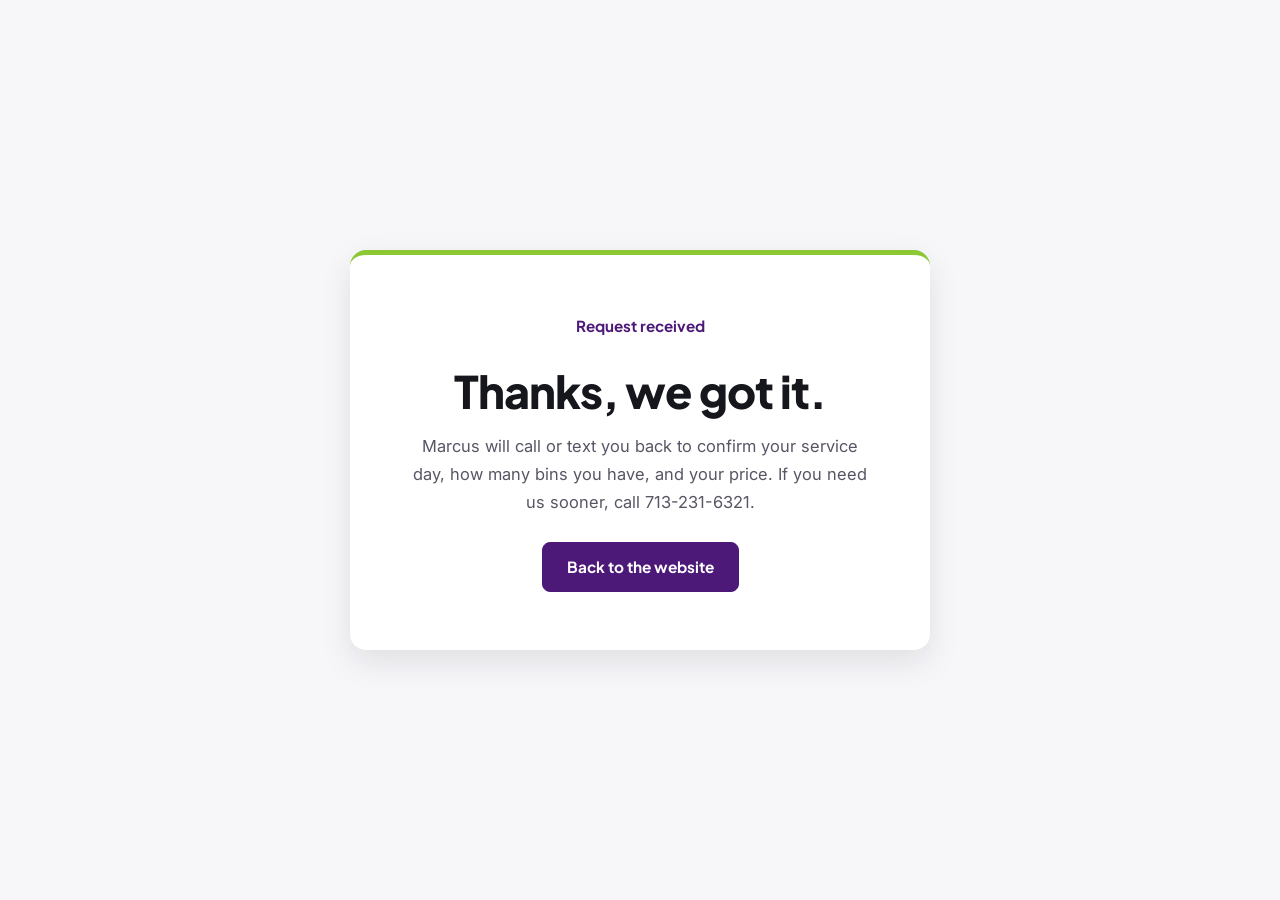
==== commit 9865158c: "Correct business name to Binz, real pricing, trailer photo, mobile fixes Branding and content: - Bus" ====
--- a/thank-you.html
+++ b/thank-you.html
@@ -5,20 +5,20 @@
     <meta name="viewport" content="width=device-width, initial-scale=1">
     <meta name="robots" content="noindex">
     <meta name="theme-color" content="#4d1979">
-    <title>Request Received | P'Wayz Happy Bins</title>
+    <title>Request Received | P'Wayz Happy Binz</title>
     <link rel="icon" href="/favicon.svg" type="image/svg+xml">
     <link rel="preconnect" href="https://fonts.googleapis.com">
     <link rel="preconnect" href="https://fonts.gstatic.com" crossorigin>
     <link href="https://fonts.googleapis.com/css2?family=Plus+Jakarta+Sans:wght@600;700;800&amp;family=Inter:wght@400;500;600;700&amp;display=swap" rel="stylesheet">
-    <link rel="stylesheet" href="/styles.css?v=3">
+    <link rel="stylesheet" href="/styles.css?v=4">
   </head>
   <body class="thanks-page">
     <main class="thanks-card">
       <p class="eyebrow">Request received</p>
       <h1>Thanks, we got it.</h1>
       <p>
-        Marcus will call or text you back to confirm your service day, your cart count,
-        and your price. If you need us sooner, call 713-231-6321.
+        Marcus will call or text you back to confirm your service day, how many bins
+        you have, and your price. If you need us sooner, call 713-231-6321.
       </p>
       <a class="button" href="/">Back to the website</a>
     </main>
--- a/styles.css
+++ b/styles.css
@@ -271,6 +271,8 @@
   width: 100%; height: 100%; max-height: 460px; object-fit: cover;
   border-radius: var(--radius-lg); box-shadow: var(--shadow-md);
 }
+/* Real photos keep their own aspect ratio instead of being cropped to a tall box */
+.split__media--photo img { height: auto; max-height: none; object-fit: contain; }
 .split__copy p { font-size: 1rem; }
 
 .about__contact { display: flex; flex-wrap: wrap; gap: 12px; margin-top: 24px; }
@@ -298,6 +300,25 @@
 
 /* --- Plans ------------------------------------------------------------- */
 
+.special {
+  display: grid; grid-template-columns: auto 1fr auto; gap: 28px; align-items: center;
+  padding: 26px 32px; margin-bottom: 28px;
+  background: var(--purple); border-radius: var(--radius-lg); color: rgba(255, 255, 255, .85);
+}
+.special__price {
+  display: flex; align-items: flex-start; gap: 2px;
+  color: var(--lime); font-family: var(--display); font-size: 3.6rem; font-weight: 800;
+  line-height: 1; letter-spacing: -.03em;
+}
+.special__price span { font-size: 1.6rem; margin-top: 6px; }
+.special__flag {
+  display: inline-block; padding: 3px 12px; margin-bottom: 8px;
+  background: var(--lime); border-radius: 100px;
+  color: var(--ink); font-size: .74rem; font-weight: 700; letter-spacing: .02em;
+}
+.special h3 { margin-bottom: 6px; color: #fff; font-size: 1.3rem; }
+.special p { margin: 0; font-size: .95rem; }
+
 .plans { display: grid; grid-template-columns: repeat(3, 1fr); gap: 24px; align-items: start; }
 .plan {
   display: grid; gap: 10px; padding: 30px 28px 32px;
@@ -306,13 +327,14 @@
 }
 .plan h3 { margin: 0; }
 .plan p { font-size: .94rem; margin: 0; }
-.plan__price {
+/* These need .plan prefixes so they outrank the generic `.plan p` rule above */
+.plan .plan__price {
   display: flex; align-items: flex-start; gap: 2px;
   color: var(--ink); font-family: var(--display); font-size: 3rem; font-weight: 800;
   line-height: 1; letter-spacing: -.03em;
 }
-.plan__price span { font-size: 1.4rem; margin-top: 5px; }
-.plan__price--quote { font-size: 1.5rem; color: var(--purple); }
+.plan .plan__price span { font-size: 1.4rem; margin-top: 5px; }
+.plan .plan__price--quote { font-size: 1.5rem; color: var(--purple); }
 .plan__unit { color: var(--purple); font-weight: 600; font-size: .9rem !important; }
 .plan .button { margin-top: 8px; }
 
@@ -452,6 +474,9 @@
   .section { padding-block: 56px; }
   .cards, .areas, .plans, .steps { grid-template-columns: 1fr; }
   .field-row { grid-template-columns: 1fr; }
+  .special { grid-template-columns: 1fr; gap: 16px; padding: 24px; text-align: left; }
+  .special .button { justify-self: stretch; }
+  .hero__points { flex-direction: column; gap: 10px; }
   .hero__actions .button, .cta__actions .button { flex: 1 1 100%; }
   .cta__inner { flex-direction: column; align-items: flex-start; }
   .footer__main { grid-template-columns: 1fr 1fr; gap: 32px 24px; }
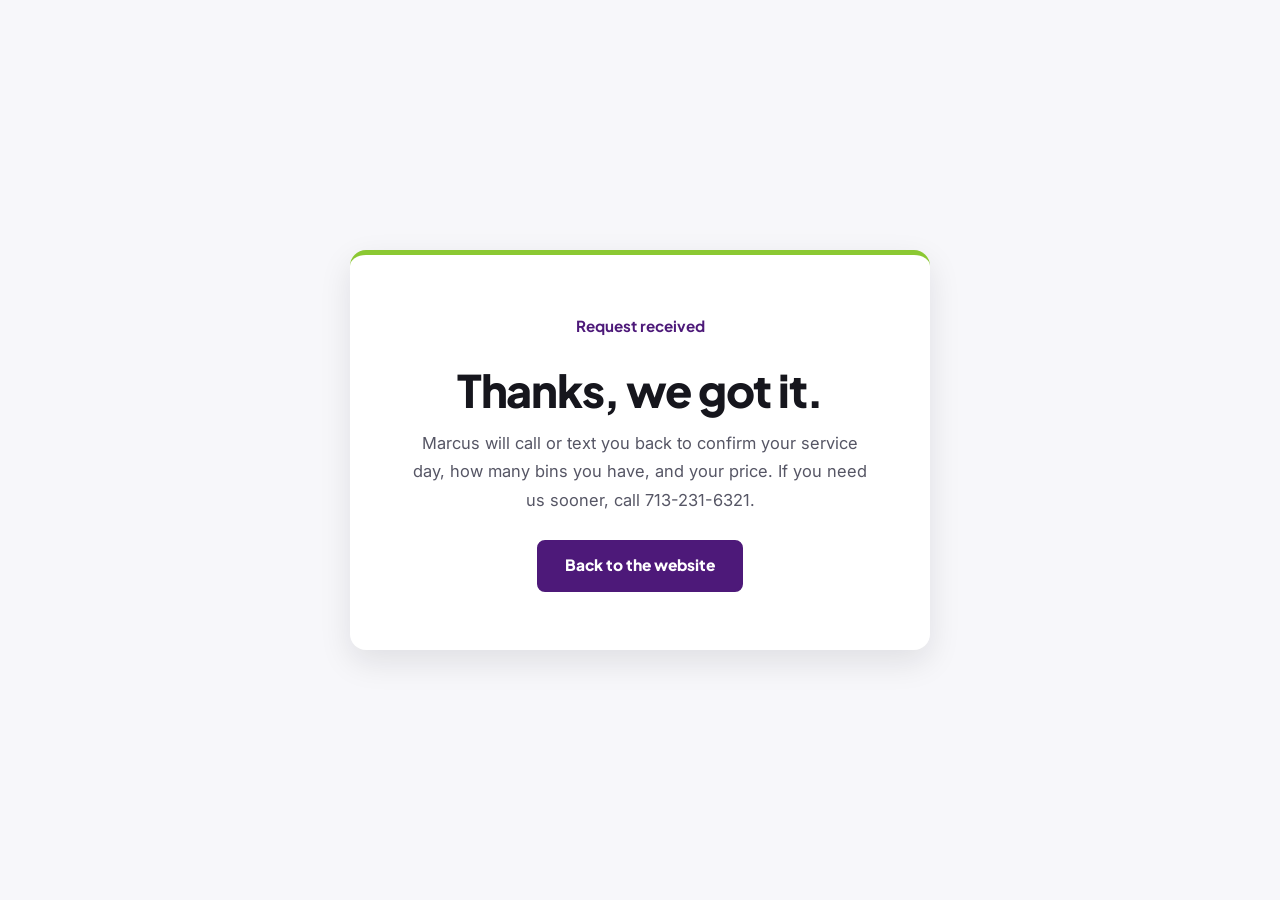
==== commit d0e3d7d1: "Brand-forward visual pass matching the trailer wrap The site read as a generic template while the ac" ====
--- a/thank-you.html
+++ b/thank-you.html
@@ -10,7 +10,7 @@
     <link rel="preconnect" href="https://fonts.googleapis.com">
     <link rel="preconnect" href="https://fonts.gstatic.com" crossorigin>
     <link href="https://fonts.googleapis.com/css2?family=Plus+Jakarta+Sans:wght@600;700;800&amp;family=Inter:wght@400;500;600;700&amp;display=swap" rel="stylesheet">
-    <link rel="stylesheet" href="/styles.css?v=4">
+    <link rel="stylesheet" href="/styles.css?v=5">
   </head>
   <body class="thanks-page">
     <main class="thanks-card">
--- a/styles.css
+++ b/styles.css
@@ -1,14 +1,18 @@
 /* ---------------------------------------------------------
-   P'Wayz Happy Bins
+   P'Wayz Happy Binz
+   Brand palette and motifs taken from the trailer wrap:
+   deep purple, lime green, water bubbles.
    --------------------------------------------------------- */
 
 :root {
   --purple: #4d1979;
-  --purple-700: #3d1361;
-  --purple-900: #290d43;
+  --purple-mid: #3d1361;
+  --purple-deep: #260c3e;
+  --purple-bright: #6a24a5;
   --purple-50: #f5f1fa;
   --lime: #8bc832;
-  --lime-200: #cdeb8f;
+  --lime-bright: #a5e034;
+  --lime-soft: #cdeb8f;
   --ink: #16161d;
   --slate: #565665;
   --line: #e4e2e9;
@@ -20,7 +24,7 @@
 
   --shadow-sm: 0 1px 2px rgba(22, 22, 29, .06), 0 4px 12px rgba(22, 22, 29, .05);
   --shadow-md: 0 12px 32px rgba(22, 22, 29, .10);
-  --shadow-lg: 0 24px 60px rgba(28, 12, 46, .22);
+  --shadow-lg: 0 24px 60px rgba(28, 12, 46, .28);
 
   --radius: 12px;
   --radius-lg: 16px;
@@ -55,19 +59,25 @@
   color: var(--ink);
   font-family: var(--display);
   font-weight: 800;
-  line-height: 1.18;
-  letter-spacing: -.02em;
-}
-
-h1 { margin-bottom: 18px; font-size: clamp(2.15rem, 4vw, 3.15rem); }
-h2 { margin-bottom: 16px; font-size: clamp(1.7rem, 2.9vw, 2.4rem); }
-h3 { margin-bottom: 10px; font-size: 1.2rem; font-weight: 700; }
+  line-height: 1.12;
+  letter-spacing: -.028em;
+}
+
+h1 { margin-bottom: 18px; font-size: clamp(2.3rem, 4.4vw, 3.5rem); }
+h2 { margin-bottom: 16px; font-size: clamp(1.85rem, 3.1vw, 2.6rem); }
+h3 { margin-bottom: 10px; font-size: 1.24rem; font-weight: 700; }
 p { margin-bottom: 16px; }
 p:last-child { margin-bottom: 0; }
+
+/* Lime highlight for a key word inside a heading */
+.hl { color: var(--lime-bright); }
+.hl--ink { color: var(--purple); }
 
 .container { width: min(calc(100% - 40px), var(--container)); margin-inline: auto; }
 .section { padding-block: clamp(64px, 7.5vw, 104px); }
 .section--alt { background: var(--bg-alt); }
+.section--dark { position: relative; overflow: hidden; background: var(--purple); color: rgba(255, 255, 255, .84); }
+.section--dark h2, .section--dark h3 { color: #fff; }
 
 .sr-only {
   position: absolute; width: 1px; height: 1px; padding: 0; margin: -1px;
@@ -82,9 +92,24 @@
 .skip-link:focus { transform: none; }
 
 :where(a, button, input, select, textarea, summary):focus-visible {
-  outline: 3px solid var(--lime);
+  outline: 3px solid var(--lime-bright);
   outline-offset: 2px;
 }
+
+/* --- Bubble motif, borrowed from the trailer wrap ---------------------- */
+
+.bubbles { position: absolute; inset: 0; overflow: hidden; pointer-events: none; z-index: 0; }
+.bubbles i {
+  position: absolute; display: block; border-radius: 50%;
+  border: 2px solid rgba(255, 255, 255, .16);
+}
+.bubbles i:nth-child(1) { width: 130px; height: 130px; top: -34px; right: 8%; }
+.bubbles i:nth-child(2) { width: 62px;  height: 62px;  top: 24%; right: 3%; border-color: rgba(165, 224, 52, .34); }
+.bubbles i:nth-child(3) { width: 26px;  height: 26px;  top: 14%; right: 20%; background: rgba(255, 255, 255, .10); border: 0; }
+.bubbles i:nth-child(4) { width: 90px;  height: 90px;  bottom: -28px; left: 6%; }
+.bubbles i:nth-child(5) { width: 38px;  height: 38px;  bottom: 20%; left: 24%; border-color: rgba(165, 224, 52, .28); }
+.bubbles i:nth-child(6) { width: 18px;  height: 18px;  top: 30%; left: 12%; background: rgba(255, 255, 255, .12); border: 0; }
+.container, .section--dark > .container, .hero__grid { position: relative; z-index: 1; }
 
 /* --- Shared bits ------------------------------------------------------- */
 
@@ -94,26 +119,26 @@
   font-family: var(--display);
   font-size: .95rem;
   font-weight: 700;
-  letter-spacing: 0;
-}
-
-.section-head { max-width: 660px; margin-bottom: clamp(36px, 4.5vw, 54px); }
+}
+.section--dark .eyebrow, .hero .eyebrow { color: var(--lime-bright); }
+
+.section-head { max-width: 680px; margin-bottom: clamp(36px, 4.5vw, 54px); }
 .section-head__lead { font-size: 1.05rem; }
 
 .button {
   display: inline-flex; align-items: center; justify-content: center;
-  min-height: 50px; padding: 12px 24px;
-  background: var(--purple); border: 1.5px solid var(--purple); border-radius: 8px;
+  min-height: 52px; padding: 13px 26px;
+  background: var(--purple); border: 2px solid var(--purple); border-radius: 8px;
   color: #fff;
-  font-family: var(--display); font-size: .96rem; font-weight: 700; line-height: 1.2;
+  font-family: var(--display); font-size: .97rem; font-weight: 800; line-height: 1.2;
   text-decoration: none; cursor: pointer;
-  transition: background .18s ease, border-color .18s ease, color .18s ease;
-}
-.button:hover { background: var(--purple-700); border-color: var(--purple-700); }
+  transition: background .18s ease, border-color .18s ease, color .18s ease, transform .18s ease;
+}
+.button:hover { background: var(--purple-mid); border-color: var(--purple-mid); transform: translateY(-1px); }
 .button--sm { min-height: 42px; padding: 9px 18px; font-size: .9rem; }
 .button--full { width: 100%; }
 .button--lime { background: var(--lime); border-color: var(--lime); color: var(--ink); }
-.button--lime:hover { background: #7cb52a; border-color: #7cb52a; }
+.button--lime:hover { background: var(--lime-bright); border-color: var(--lime-bright); color: var(--ink); }
 .button--ghost { background: transparent; border-color: rgba(255, 255, 255, .55); color: #fff; }
 .button--ghost:hover { background: rgba(255, 255, 255, .12); border-color: #fff; }
 .button--outline { background: transparent; border-color: var(--line); color: var(--purple); }
@@ -121,28 +146,32 @@
 
 .textlink {
   display: inline-block;
-  color: var(--purple); font-weight: 600; text-decoration: none;
+  color: var(--purple); font-weight: 700; text-decoration: none;
   border-bottom: 2px solid var(--lime); padding-bottom: 2px;
 }
+.section--dark .textlink { color: var(--lime-bright); border-color: var(--lime); }
 
 .ticklist { padding: 0; margin: 0 0 20px; list-style: none; }
 .ticklist li {
-  position: relative; padding: 8px 0 8px 30px;
+  position: relative; padding: 9px 0 9px 32px;
   border-bottom: 1px solid var(--line);
   color: #3f3f4c;
 }
 .ticklist li::before {
-  position: absolute; left: 0; top: 8px;
-  content: "\2713"; color: var(--lime); font-weight: 700;
-}
+  position: absolute; left: 0; top: 9px;
+  content: "\2713"; color: var(--lime); font-weight: 800; font-size: 1.05rem;
+}
+.section--dark .ticklist li { color: rgba(255, 255, 255, .88); border-color: rgba(255, 255, 255, .16); }
+.section--dark .ticklist li::before { color: var(--lime-bright); }
 
 /* --- Top bar + header -------------------------------------------------- */
 
-.topbar { background: var(--purple-900); color: rgba(255, 255, 255, .82); font-size: .85rem; }
+.topbar { background: var(--purple-deep); color: rgba(255, 255, 255, .8); font-size: .85rem; }
 .topbar__inner {
   display: flex; align-items: center; justify-content: space-between;
-  gap: 18px; min-height: 38px;
-}
+  gap: 18px; min-height: 40px;
+}
+.topbar__note { color: var(--lime-soft); font-weight: 600; }
 .topbar__links { display: flex; gap: 22px; }
 .topbar a { text-decoration: none; }
 .topbar a:hover { color: #fff; }
@@ -150,7 +179,7 @@
 
 .site-header {
   position: sticky; top: 0; z-index: 60;
-  background: rgba(255, 255, 255, .96);
+  background: rgba(255, 255, 255, .97);
   backdrop-filter: saturate(150%) blur(8px);
   border-bottom: 1px solid var(--line);
 }
@@ -159,10 +188,10 @@
   gap: 24px; min-height: var(--header-h);
 }
 .brand { display: inline-flex; align-items: baseline; gap: 6px; color: var(--ink); text-decoration: none; }
-.brand-text { font-family: var(--display); font-size: 1.2rem; font-weight: 700; letter-spacing: -.02em; }
+.brand-text { font-family: var(--display); font-size: 1.24rem; font-weight: 800; letter-spacing: -.03em; }
 .brand-text strong { color: var(--purple); font-weight: 800; }
 
-.site-nav { display: flex; align-items: center; gap: clamp(16px, 2vw, 28px); }
+.site-nav { display: flex; align-items: center; gap: clamp(15px, 1.9vw, 26px); }
 .site-nav > a:not(.button) {
   position: relative; color: #3c3c48; font-size: .93rem; font-weight: 500; text-decoration: none;
 }
@@ -181,36 +210,36 @@
 
 /* --- Hero -------------------------------------------------------------- */
 
-.hero { position: relative; padding-block: clamp(48px, 6vw, 82px); isolation: isolate; }
-.hero__media { position: absolute; inset: 0; z-index: -2; overflow: hidden; }
-.hero__media img { width: 100%; height: 100%; object-fit: cover; }
-.hero::after {
-  position: absolute; inset: 0; z-index: -1; content: "";
-  background: linear-gradient(105deg, rgba(30, 10, 50, .92) 0%, rgba(45, 15, 72, .84) 42%, rgba(45, 15, 72, .58) 100%);
-}
-
+.hero {
+  position: relative; overflow: hidden;
+  padding-block: clamp(52px, 6.5vw, 88px);
+  background:
+    radial-gradient(1100px 520px at 8% -10%, rgba(106, 36, 165, .75), transparent 62%),
+    linear-gradient(135deg, var(--purple-deep) 0%, var(--purple) 58%, var(--purple-bright) 100%);
+}
 .hero__grid {
   display: grid; grid-template-columns: 1.05fr .95fr;
   gap: clamp(32px, 5vw, 64px); align-items: center;
 }
 .hero__copy { color: rgba(255, 255, 255, .86); }
-.hero__copy .eyebrow { color: var(--lime-200); }
 .hero__copy h1 { color: #fff; }
-.hero__lead { max-width: 560px; font-size: 1.08rem; }
-
-.hero__points { display: flex; flex-wrap: wrap; gap: 8px 22px; padding: 0; margin: 22px 0 28px; list-style: none; }
-.hero__points li { font-size: .93rem; font-weight: 500; color: rgba(255, 255, 255, .9); }
-.hero__points li::before { margin-right: 7px; content: "\2713"; color: var(--lime); font-weight: 700; }
+.hero__lead { max-width: 560px; font-size: 1.1rem; }
+
+.hero__points { display: flex; flex-wrap: wrap; gap: 9px 24px; padding: 0; margin: 22px 0 30px; list-style: none; }
+.hero__points li { font-size: .95rem; font-weight: 600; color: rgba(255, 255, 255, .92); }
+.hero__points li::before { margin-right: 7px; content: "\2713"; color: var(--lime-bright); font-weight: 800; }
 
 .hero__actions { display: flex; flex-wrap: wrap; gap: 12px; }
 
 /* --- Request form card -------------------------------------------------- */
 
 .form-card {
+  position: relative; z-index: 2;
   padding: clamp(22px, 2.6vw, 30px);
   background: #fff; border-radius: var(--radius-lg); box-shadow: var(--shadow-lg);
-}
-.form-card__title { margin-bottom: 6px; font-size: 1.4rem; }
+  border-top: 5px solid var(--lime);
+}
+.form-card__title { margin-bottom: 6px; font-size: 1.42rem; }
 .form-card__intro { margin-bottom: 20px; font-size: .93rem; }
 
 .request-form { display: grid; gap: 14px; }
@@ -236,29 +265,38 @@
 .form-note { margin: 0; color: #7a7a88; font-size: .76rem; line-height: 1.5; text-align: center; }
 .form-honeypot { position: absolute !important; left: -9999px !important; }
 
-/* --- Trust bar --------------------------------------------------------- */
-
-.trustbar { border-bottom: 1px solid var(--line); background: #fff; }
+/* --- Trust bar, lime band like the flyer -------------------------------- */
+
+.trustbar { background: var(--lime); color: var(--ink); }
 .trustbar__grid { display: grid; grid-template-columns: repeat(4, 1fr); }
 .trustbar__grid > div {
-  display: grid; gap: 2px; padding: 26px 24px 26px 0;
-  border-right: 1px solid var(--line);
+  display: grid; gap: 1px; padding: 24px 24px 24px 0;
+  border-right: 1px solid rgba(22, 22, 29, .16);
 }
 .trustbar__grid > div:last-child { border-right: 0; }
-.trustbar strong { color: var(--purple); font-family: var(--display); font-size: 1.3rem; font-weight: 800; }
-.trustbar span { font-size: .88rem; }
-
-/* --- Cards ------------------------------------------------------------- */
-
-.cards { display: grid; grid-template-columns: repeat(3, 1fr); gap: 26px; }
+.trustbar strong { color: var(--purple-deep); font-family: var(--display); font-size: 1.42rem; font-weight: 800; letter-spacing: -.02em; }
+.trustbar span { color: #2f3d1a; font-size: .88rem; font-weight: 500; }
+
+/* --- Service cards, colour blocked instead of stock photos -------------- */
+
+.cards { display: grid; grid-template-columns: repeat(3, 1fr); gap: 24px; }
 .card {
-  overflow: hidden; background: #fff;
-  border: 1px solid var(--line); border-radius: var(--radius-lg);
+  position: relative; overflow: hidden; padding: 32px 30px 34px;
+  background: #fff; border: 1px solid var(--line); border-radius: var(--radius-lg);
   box-shadow: var(--shadow-sm);
 }
-.card__img { width: 100%; height: 200px; object-fit: cover; }
-.card__body { padding: 24px 24px 26px; }
-.card__body p { font-size: .95rem; margin: 0; }
+.card::before {
+  position: absolute; top: 0; right: 0; left: 0; height: 5px;
+  background: var(--lime); content: "";
+}
+.card h3 { font-size: 1.32rem; }
+.card p { font-size: .96rem; margin: 0; }
+.card--dark {
+  color: rgba(255, 255, 255, .86);
+  background: var(--purple); border-color: var(--purple);
+}
+.card--dark h3 { color: #fff; }
+.card--dark::before { background: var(--lime-bright); }
 
 /* --- Split (image + copy) ---------------------------------------------- */
 
@@ -268,11 +306,9 @@
 }
 .split--reverse .split__media { order: 2; }
 .split__media img {
-  width: 100%; height: 100%; max-height: 460px; object-fit: cover;
+  width: 100%; height: auto;
   border-radius: var(--radius-lg); box-shadow: var(--shadow-md);
 }
-/* Real photos keep their own aspect ratio instead of being cropped to a tall box */
-.split__media--photo img { height: auto; max-height: none; object-fit: contain; }
 .split__copy p { font-size: 1rem; }
 
 .about__contact { display: flex; flex-wrap: wrap; gap: 12px; margin-top: 24px; }
@@ -285,6 +321,16 @@
 .about__contact small { color: var(--slate); font-size: .78rem; }
 .about__contact strong { color: var(--ink); font-family: var(--display); font-size: 1.02rem; }
 
+/* --- Why it matters, two column tick list on purple --------------------- */
+
+.why__grid { display: grid; grid-template-columns: 1fr 1fr; gap: clamp(30px, 4vw, 56px); align-items: start; }
+.why__lead { font-size: 1.06rem; color: rgba(255, 255, 255, .84); }
+.why__note {
+  margin-top: 24px; padding: 18px 22px;
+  background: rgba(255, 255, 255, .07); border-left: 4px solid var(--lime);
+  border-radius: 0 10px 10px 0; font-size: .97rem;
+}
+
 /* --- Steps ------------------------------------------------------------- */
 
 .steps {
@@ -294,30 +340,33 @@
 .steps li { padding-top: 20px; border-top: 3px solid var(--purple); }
 .steps__num {
   display: block; margin-bottom: 10px;
-  color: var(--purple); font-family: var(--display); font-size: 1.05rem; font-weight: 800;
+  color: var(--purple); font-family: var(--display); font-size: 1.1rem; font-weight: 800;
 }
 .steps p { font-size: .94rem; margin: 0; }
 
-/* --- Plans ------------------------------------------------------------- */
+/* --- Pricing ----------------------------------------------------------- */
 
 .special {
+  position: relative; overflow: hidden;
   display: grid; grid-template-columns: auto 1fr auto; gap: 28px; align-items: center;
-  padding: 26px 32px; margin-bottom: 28px;
-  background: var(--purple); border-radius: var(--radius-lg); color: rgba(255, 255, 255, .85);
-}
+  padding: 30px 34px; margin-bottom: 28px;
+  background: linear-gradient(120deg, var(--purple-deep), var(--purple) 62%, var(--purple-bright));
+  border-radius: var(--radius-lg); color: rgba(255, 255, 255, .86);
+}
+.special > * { position: relative; z-index: 1; }
 .special__price {
   display: flex; align-items: flex-start; gap: 2px;
-  color: var(--lime); font-family: var(--display); font-size: 3.6rem; font-weight: 800;
-  line-height: 1; letter-spacing: -.03em;
-}
-.special__price span { font-size: 1.6rem; margin-top: 6px; }
+  color: var(--lime-bright); font-family: var(--display); font-size: 4rem; font-weight: 800;
+  line-height: 1; letter-spacing: -.04em;
+}
+.special__price span { font-size: 1.7rem; margin-top: 7px; }
 .special__flag {
-  display: inline-block; padding: 3px 12px; margin-bottom: 8px;
+  display: inline-block; padding: 4px 13px; margin-bottom: 9px;
   background: var(--lime); border-radius: 100px;
-  color: var(--ink); font-size: .74rem; font-weight: 700; letter-spacing: .02em;
-}
-.special h3 { margin-bottom: 6px; color: #fff; font-size: 1.3rem; }
-.special p { margin: 0; font-size: .95rem; }
+  color: var(--ink); font-size: .75rem; font-weight: 800;
+}
+.special h3 { margin-bottom: 6px; color: #fff; font-size: 1.35rem; }
+.special p { margin: 0; font-size: .96rem; }
 
 .plans { display: grid; grid-template-columns: repeat(3, 1fr); gap: 24px; align-items: start; }
 .plan {
@@ -338,11 +387,11 @@
 .plan__unit { color: var(--purple); font-weight: 600; font-size: .9rem !important; }
 .plan .button { margin-top: 8px; }
 
-.plan--featured { border-color: var(--purple); box-shadow: var(--shadow-md); }
+.plan--featured { border-color: var(--purple); border-width: 2px; box-shadow: var(--shadow-md); }
 .plan__flag {
   display: inline-block; justify-self: start; padding: 4px 12px;
   background: var(--lime); border-radius: 100px;
-  color: var(--ink); font-size: .76rem !important; font-weight: 700;
+  color: var(--ink); font-size: .76rem !important; font-weight: 800;
 }
 
 /* --- Service areas ------------------------------------------------------ */
@@ -351,6 +400,7 @@
 .area {
   padding: 26px 26px 28px; background: #fff;
   border: 1px solid var(--line); border-radius: var(--radius-lg);
+  border-top: 4px solid var(--purple);
 }
 .area h3 { display: flex; flex-wrap: wrap; align-items: baseline; gap: 8px; margin-bottom: 14px; }
 .area h3 span { color: var(--slate); font-family: var(--body); font-size: .82rem; font-weight: 500; }
@@ -362,9 +412,9 @@
 }
 .area li:last-child { border-bottom: 0; }
 .area li::before {
-  position: absolute; left: 0; top: 7px; content: "\203A"; color: var(--lime); font-weight: 700;
-}
-.area--ask { background: var(--purple-50); border-color: #ded2ec; }
+  position: absolute; left: 0; top: 7px; content: "\203A"; color: var(--lime); font-weight: 800;
+}
+.area--ask { background: var(--purple-50); border-color: #ded2ec; border-top-color: var(--lime); }
 .area--ask p { font-size: .95rem; margin-bottom: 14px; }
 
 /* --- FAQ --------------------------------------------------------------- */
@@ -375,12 +425,10 @@
 .faq summary {
   display: flex; align-items: center; justify-content: space-between; gap: 16px;
   min-height: 66px; padding: 14px 0; cursor: pointer; list-style: none;
-  color: var(--ink); font-family: var(--display); font-size: 1.04rem; font-weight: 700;
+  color: var(--ink); font-family: var(--display); font-size: 1.05rem; font-weight: 700;
 }
 .faq summary::-webkit-details-marker { display: none; }
-.faq summary span {
-  position: relative; flex: 0 0 auto; width: 20px; height: 20px;
-}
+.faq summary span { position: relative; flex: 0 0 auto; width: 20px; height: 20px; }
 .faq summary span::before,
 .faq summary span::after {
   position: absolute; top: 50%; left: 50%; content: "";
@@ -394,7 +442,12 @@
 
 /* --- CTA band ---------------------------------------------------------- */
 
-.cta { padding-block: clamp(48px, 5vw, 68px); background: var(--purple); color: rgba(255, 255, 255, .85); }
+.cta {
+  position: relative; overflow: hidden;
+  padding-block: clamp(52px, 5.5vw, 76px);
+  background: linear-gradient(120deg, var(--purple-deep), var(--purple) 70%, var(--purple-bright));
+  color: rgba(255, 255, 255, .86);
+}
 .cta__inner { display: flex; flex-wrap: wrap; align-items: center; justify-content: space-between; gap: 26px; }
 .cta h2 { margin-bottom: 6px; color: #fff; }
 .cta p { margin: 0; }
@@ -402,23 +455,24 @@
 
 /* --- Footer ------------------------------------------------------------ */
 
-.site-footer { padding: 62px 0 22px; background: #14101b; color: rgba(255, 255, 255, .58); }
+.site-footer { padding: 62px 0 22px; background: #120e19; color: rgba(255, 255, 255, .58); }
 .footer__main {
   display: grid; grid-template-columns: 2fr 1fr 1fr 1fr; gap: 44px; padding-bottom: 46px;
 }
 .brand--footer { color: #fff; }
-.brand--footer .brand-text strong { color: var(--lime); }
+.brand--footer .brand-text strong { color: var(--lime-bright); }
 .footer__brand p { max-width: 320px; margin: 18px 0 0; font-size: .92rem; }
 .footer__owner { color: rgba(255, 255, 255, .45); font-size: .86rem !important; }
 .footer__col { display: grid; align-content: start; gap: 9px; }
 .footer__col h2 { margin-bottom: 8px; color: #fff; font-size: .98rem; letter-spacing: 0; }
 .footer__col a { color: rgba(255, 255, 255, .6); font-size: .92rem; text-decoration: none; }
-.footer__col a:hover { color: var(--lime); }
+.footer__col a:hover { color: var(--lime-bright); }
 .footer__bottom {
   display: flex; flex-wrap: wrap; justify-content: space-between; gap: 14px;
   padding-top: 22px; border-top: 1px solid rgba(255, 255, 255, .1);
   color: rgba(255, 255, 255, .42); font-size: .82rem;
 }
+.footer__tagline { color: var(--lime-soft) !important; font-weight: 600; }
 
 .mobile-cta { display: none; }
 
@@ -436,14 +490,15 @@
 /* --- Responsive -------------------------------------------------------- */
 
 @media (max-width: 1040px) {
-  .site-nav { gap: 15px; }
-  .site-nav > a:not(.button) { font-size: .87rem; }
+  .site-nav { gap: 14px; }
+  .site-nav > a:not(.button) { font-size: .86rem; }
   .hero__grid { grid-template-columns: 1fr; }
   .hero__copy { max-width: 640px; }
   .cards, .areas, .plans { grid-template-columns: repeat(2, 1fr); }
   .steps { grid-template-columns: repeat(2, 1fr); row-gap: 32px; }
+  .why__grid { grid-template-columns: 1fr; }
   .trustbar__grid { grid-template-columns: repeat(2, 1fr); }
-  .trustbar__grid > div { padding: 22px 20px; border-bottom: 1px solid var(--line); }
+  .trustbar__grid > div { padding: 20px; border-bottom: 1px solid rgba(22, 22, 29, .16); }
   .trustbar__grid > div:nth-child(2n) { border-right: 0; }
   .trustbar__grid > div:nth-last-child(-n+2) { border-bottom: 0; }
   .footer__main { grid-template-columns: 1fr 1fr 1fr; }
@@ -463,9 +518,8 @@
   .site-nav.is-open { display: grid; gap: 4px; }
   .site-nav > a { padding: 8px 0; }
   .site-nav .button { margin-top: 8px; }
-  .split, .split--reverse .split__media { grid-template-columns: 1fr; order: 0; }
   .split { grid-template-columns: 1fr; }
-  .split__media img { max-height: 340px; }
+  .split--reverse .split__media { order: 0; }
 }
 
 @media (max-width: 700px) {
@@ -474,22 +528,24 @@
   .section { padding-block: 56px; }
   .cards, .areas, .plans, .steps { grid-template-columns: 1fr; }
   .field-row { grid-template-columns: 1fr; }
-  .special { grid-template-columns: 1fr; gap: 16px; padding: 24px; text-align: left; }
-  .special .button { justify-self: stretch; }
   .hero__points { flex-direction: column; gap: 10px; }
   .hero__actions .button, .cta__actions .button { flex: 1 1 100%; }
   .cta__inner { flex-direction: column; align-items: flex-start; }
+  .special { grid-template-columns: 1fr; gap: 16px; padding: 26px 24px; }
+  .special .button { justify-self: stretch; }
   .footer__main { grid-template-columns: 1fr 1fr; gap: 32px 24px; }
   .footer__bottom { flex-direction: column; gap: 8px; }
+  .bubbles i:nth-child(1) { width: 90px; height: 90px; }
+  .bubbles i:nth-child(4) { display: none; }
 
   .mobile-cta {
     position: fixed; z-index: 90; right: 0; bottom: 0; left: 0;
     display: grid; grid-template-columns: 1fr 1fr;
-    background: var(--purple-900); box-shadow: 0 -6px 22px rgba(0, 0, 0, .18);
+    background: var(--purple-deep); box-shadow: 0 -6px 22px rgba(0, 0, 0, .18);
   }
   .mobile-cta a {
     display: grid; min-height: 60px; place-items: center;
-    color: #fff; font-family: var(--display); font-weight: 700; font-size: .95rem; text-decoration: none;
+    color: #fff; font-family: var(--display); font-weight: 800; font-size: .95rem; text-decoration: none;
   }
   .mobile-cta a:last-child { background: var(--lime); color: var(--ink); }
 }
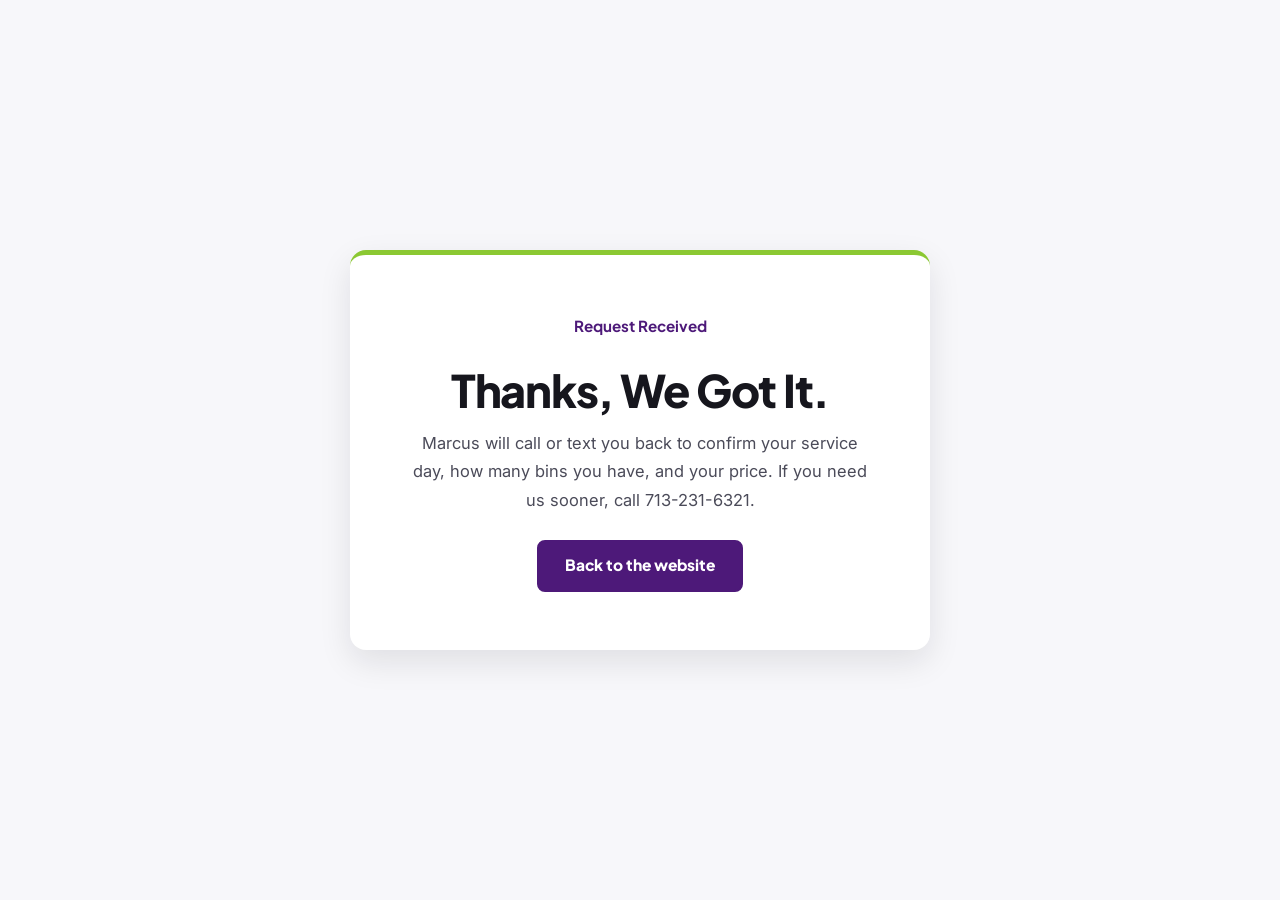
==== commit 31b6e325: "Use the real logo in the nav, tighten spacing, improve legibility Logo: - Add the mascot logo with i" ====
--- a/thank-you.html
+++ b/thank-you.html
@@ -10,12 +10,12 @@
     <link rel="preconnect" href="https://fonts.googleapis.com">
     <link rel="preconnect" href="https://fonts.gstatic.com" crossorigin>
     <link href="https://fonts.googleapis.com/css2?family=Plus+Jakarta+Sans:wght@600;700;800&amp;family=Inter:wght@400;500;600;700&amp;display=swap" rel="stylesheet">
-    <link rel="stylesheet" href="/styles.css?v=5">
+    <link rel="stylesheet" href="/styles.css?v=6">
   </head>
   <body class="thanks-page">
     <main class="thanks-card">
-      <p class="eyebrow">Request received</p>
-      <h1>Thanks, we got it.</h1>
+      <p class="eyebrow">Request Received</p>
+      <h1>Thanks, We Got It.</h1>
       <p>
         Marcus will call or text you back to confirm your service day, how many bins
         you have, and your price. If you need us sooner, call 713-231-6321.
--- a/styles.css
+++ b/styles.css
@@ -14,7 +14,9 @@
   --lime-bright: #a5e034;
   --lime-soft: #cdeb8f;
   --ink: #16161d;
-  --slate: #565665;
+  --slate: #4b4b59;          /* darkened from #565665 for easier reading on white */
+  --on-dark: rgba(255, 255, 255, .92);
+  --on-dark-soft: rgba(255, 255, 255, .78);
   --line: #e4e2e9;
   --white: #fff;
   --bg-alt: #f7f7fa;
@@ -29,7 +31,7 @@
   --radius: 12px;
   --radius-lg: 16px;
   --container: 1160px;
-  --header-h: 68px;
+  --header-h: 92px;
 }
 
 * { box-sizing: border-box; }
@@ -74,9 +76,9 @@
 .hl--ink { color: var(--purple); }
 
 .container { width: min(calc(100% - 40px), var(--container)); margin-inline: auto; }
-.section { padding-block: clamp(64px, 7.5vw, 104px); }
+.section { padding-block: clamp(48px, 5.4vw, 76px); }
 .section--alt { background: var(--bg-alt); }
-.section--dark { position: relative; overflow: hidden; background: var(--purple); color: rgba(255, 255, 255, .84); }
+.section--dark { position: relative; overflow: hidden; background: var(--purple); color: var(--on-dark); }
 .section--dark h2, .section--dark h3 { color: #fff; }
 
 .sr-only {
@@ -122,8 +124,8 @@
 }
 .section--dark .eyebrow, .hero .eyebrow { color: var(--lime-bright); }
 
-.section-head { max-width: 680px; margin-bottom: clamp(36px, 4.5vw, 54px); }
-.section-head__lead { font-size: 1.05rem; }
+.section-head { max-width: 680px; margin-bottom: clamp(26px, 3vw, 38px); }
+.section-head__lead { font-size: 1.04rem; }
 
 .button {
   display: inline-flex; align-items: center; justify-content: center;
@@ -161,12 +163,12 @@
   position: absolute; left: 0; top: 9px;
   content: "\2713"; color: var(--lime); font-weight: 800; font-size: 1.05rem;
 }
-.section--dark .ticklist li { color: rgba(255, 255, 255, .88); border-color: rgba(255, 255, 255, .16); }
+.section--dark .ticklist li { color: var(--on-dark); border-color: rgba(255, 255, 255, .16); }
 .section--dark .ticklist li::before { color: var(--lime-bright); }
 
 /* --- Top bar + header -------------------------------------------------- */
 
-.topbar { background: var(--purple-deep); color: rgba(255, 255, 255, .8); font-size: .85rem; }
+.topbar { background: var(--purple-deep); color: rgba(255, 255, 255, .88); font-size: .85rem; }
 .topbar__inner {
   display: flex; align-items: center; justify-content: space-between;
   gap: 18px; min-height: 40px;
@@ -177,42 +179,43 @@
 .topbar a:hover { color: #fff; }
 .topbar strong { color: #fff; }
 
+/* The logo wordmark is white, so the header has to stay dark for it to read */
 .site-header {
   position: sticky; top: 0; z-index: 60;
-  background: rgba(255, 255, 255, .97);
-  backdrop-filter: saturate(150%) blur(8px);
-  border-bottom: 1px solid var(--line);
+  background: var(--purple);
+  border-bottom: 3px solid var(--lime);
 }
 .nav-wrap {
   display: flex; align-items: center; justify-content: space-between;
   gap: 24px; min-height: var(--header-h);
 }
-.brand { display: inline-flex; align-items: baseline; gap: 6px; color: var(--ink); text-decoration: none; }
-.brand-text { font-family: var(--display); font-size: 1.24rem; font-weight: 800; letter-spacing: -.03em; }
-.brand-text strong { color: var(--purple); font-weight: 800; }
-
-.site-nav { display: flex; align-items: center; gap: clamp(15px, 1.9vw, 26px); }
+.brand { display: inline-flex; align-items: center; text-decoration: none; }
+.brand-logo { width: auto; height: 76px; }
+.brand-logo--footer { height: 76px; }
+
+.site-nav { display: flex; align-items: center; gap: clamp(14px, 1.8vw, 24px); }
 .site-nav > a:not(.button) {
-  position: relative; color: #3c3c48; font-size: .93rem; font-weight: 500; text-decoration: none;
-}
+  position: relative; color: rgba(255, 255, 255, .88); font-size: .93rem; font-weight: 500; text-decoration: none;
+}
+.site-nav > a:not(.button):hover { color: #fff; }
 .site-nav > a:not(.button)::after {
   position: absolute; right: 0; bottom: -6px; left: 0; height: 2px;
-  background: var(--lime); content: ""; transform: scaleX(0);
+  background: var(--lime-bright); content: ""; transform: scaleX(0);
   transition: transform .18s ease;
 }
 .site-nav > a:not(.button):hover::after { transform: scaleX(1); }
 
 .nav-toggle {
   display: none; width: 44px; height: 40px; padding: 9px;
-  background: transparent; border: 1px solid var(--line); border-radius: 8px; cursor: pointer;
-}
-.nav-toggle > span:not(.sr-only) { display: block; height: 2px; margin: 4px 0; background: var(--purple); }
+  background: transparent; border: 1px solid rgba(255, 255, 255, .4); border-radius: 8px; cursor: pointer;
+}
+.nav-toggle > span:not(.sr-only) { display: block; height: 2px; margin: 4px 0; background: #fff; }
 
 /* --- Hero -------------------------------------------------------------- */
 
 .hero {
   position: relative; overflow: hidden;
-  padding-block: clamp(52px, 6.5vw, 88px);
+  padding-block: clamp(40px, 4.6vw, 62px);
   background:
     radial-gradient(1100px 520px at 8% -10%, rgba(106, 36, 165, .75), transparent 62%),
     linear-gradient(135deg, var(--purple-deep) 0%, var(--purple) 58%, var(--purple-bright) 100%);
@@ -221,12 +224,12 @@
   display: grid; grid-template-columns: 1.05fr .95fr;
   gap: clamp(32px, 5vw, 64px); align-items: center;
 }
-.hero__copy { color: rgba(255, 255, 255, .86); }
+.hero__copy { color: var(--on-dark); }
 .hero__copy h1 { color: #fff; }
-.hero__lead { max-width: 560px; font-size: 1.1rem; }
-
-.hero__points { display: flex; flex-wrap: wrap; gap: 9px 24px; padding: 0; margin: 22px 0 30px; list-style: none; }
-.hero__points li { font-size: .95rem; font-weight: 600; color: rgba(255, 255, 255, .92); }
+.hero__lead { max-width: 560px; font-size: 1.08rem; }
+
+.hero__points { display: flex; flex-wrap: wrap; gap: 9px 24px; padding: 0; margin: 20px 0 26px; list-style: none; }
+.hero__points li { font-size: .95rem; font-weight: 600; color: #fff; }
 .hero__points li::before { margin-right: 7px; content: "\2713"; color: var(--lime-bright); font-weight: 800; }
 
 .hero__actions { display: flex; flex-wrap: wrap; gap: 12px; }
@@ -240,13 +243,13 @@
   border-top: 5px solid var(--lime);
 }
 .form-card__title { margin-bottom: 6px; font-size: 1.42rem; }
-.form-card__intro { margin-bottom: 20px; font-size: .93rem; }
+.form-card__intro { margin-bottom: 18px; font-size: .95rem; }
 
 .request-form { display: grid; gap: 14px; }
 .field-row { display: grid; grid-template-columns: 1fr 1fr; gap: 14px; }
 .request-form label {
   display: grid; gap: 6px;
-  color: #33333f; font-size: .82rem; font-weight: 600;
+  color: #33333f; font-size: .85rem; font-weight: 600;
 }
 .request-form input,
 .request-form select,
@@ -262,7 +265,7 @@
   border-color: var(--purple); outline: 3px solid rgba(139, 200, 50, .3); outline-offset: 0;
 }
 .request-form .button { margin-top: 4px; }
-.form-note { margin: 0; color: #7a7a88; font-size: .76rem; line-height: 1.5; text-align: center; }
+.form-note { margin: 0; color: #63636f; font-size: .79rem; line-height: 1.5; text-align: center; }
 .form-honeypot { position: absolute !important; left: -9999px !important; }
 
 /* --- Trust bar, lime band like the flyer -------------------------------- */
@@ -270,7 +273,7 @@
 .trustbar { background: var(--lime); color: var(--ink); }
 .trustbar__grid { display: grid; grid-template-columns: repeat(4, 1fr); }
 .trustbar__grid > div {
-  display: grid; gap: 1px; padding: 24px 24px 24px 0;
+  display: grid; gap: 1px; padding: 20px 22px 20px 0;
   border-right: 1px solid rgba(22, 22, 29, .16);
 }
 .trustbar__grid > div:last-child { border-right: 0; }
@@ -279,9 +282,9 @@
 
 /* --- Service cards, colour blocked instead of stock photos -------------- */
 
-.cards { display: grid; grid-template-columns: repeat(3, 1fr); gap: 24px; }
+.cards { display: grid; grid-template-columns: repeat(3, 1fr); gap: 20px; }
 .card {
-  position: relative; overflow: hidden; padding: 32px 30px 34px;
+  position: relative; overflow: hidden; padding: 26px 26px 28px;
   background: #fff; border: 1px solid var(--line); border-radius: var(--radius-lg);
   box-shadow: var(--shadow-sm);
 }
@@ -292,7 +295,7 @@
 .card h3 { font-size: 1.32rem; }
 .card p { font-size: .96rem; margin: 0; }
 .card--dark {
-  color: rgba(255, 255, 255, .86);
+  color: var(--on-dark);
   background: var(--purple); border-color: var(--purple);
 }
 .card--dark h3 { color: #fff; }
@@ -302,7 +305,7 @@
 
 .split {
   display: grid; grid-template-columns: 1fr 1fr;
-  gap: clamp(36px, 5vw, 70px); align-items: center;
+  gap: clamp(28px, 3.6vw, 50px); align-items: center;
 }
 .split--reverse .split__media { order: 2; }
 .split__media img {
@@ -318,13 +321,13 @@
   text-decoration: none;
 }
 .about__contact a:hover { border-color: var(--purple); }
-.about__contact small { color: var(--slate); font-size: .78rem; }
+.about__contact small { color: var(--slate); font-size: .82rem; }
 .about__contact strong { color: var(--ink); font-family: var(--display); font-size: 1.02rem; }
 
 /* --- Why it matters, two column tick list on purple --------------------- */
 
 .why__grid { display: grid; grid-template-columns: 1fr 1fr; gap: clamp(30px, 4vw, 56px); align-items: start; }
-.why__lead { font-size: 1.06rem; color: rgba(255, 255, 255, .84); }
+.why__lead { font-size: 1.06rem; color: var(--on-dark); }
 .why__note {
   margin-top: 24px; padding: 18px 22px;
   background: rgba(255, 255, 255, .07); border-left: 4px solid var(--lime);
@@ -334,7 +337,7 @@
 /* --- Steps ------------------------------------------------------------- */
 
 .steps {
-  display: grid; grid-template-columns: repeat(4, 1fr); gap: 28px;
+  display: grid; grid-template-columns: repeat(4, 1fr); gap: 24px;
   padding: 0; margin: 0; list-style: none;
 }
 .steps li { padding-top: 20px; border-top: 3px solid var(--purple); }
@@ -349,9 +352,9 @@
 .special {
   position: relative; overflow: hidden;
   display: grid; grid-template-columns: auto 1fr auto; gap: 28px; align-items: center;
-  padding: 30px 34px; margin-bottom: 28px;
+  padding: 26px 30px; margin-bottom: 22px;
   background: linear-gradient(120deg, var(--purple-deep), var(--purple) 62%, var(--purple-bright));
-  border-radius: var(--radius-lg); color: rgba(255, 255, 255, .86);
+  border-radius: var(--radius-lg); color: var(--on-dark);
 }
 .special > * { position: relative; z-index: 1; }
 .special__price {
@@ -368,9 +371,9 @@
 .special h3 { margin-bottom: 6px; color: #fff; font-size: 1.35rem; }
 .special p { margin: 0; font-size: .96rem; }
 
-.plans { display: grid; grid-template-columns: repeat(3, 1fr); gap: 24px; align-items: start; }
+.plans { display: grid; grid-template-columns: repeat(3, 1fr); gap: 20px; align-items: start; }
 .plan {
-  display: grid; gap: 10px; padding: 30px 28px 32px;
+  display: grid; gap: 9px; padding: 26px 24px 28px;
   background: #fff; border: 1px solid var(--line); border-radius: var(--radius-lg);
   box-shadow: var(--shadow-sm);
 }
@@ -396,9 +399,9 @@
 
 /* --- Service areas ------------------------------------------------------ */
 
-.areas { display: grid; grid-template-columns: repeat(3, 1fr); gap: 22px; }
+.areas { display: grid; grid-template-columns: repeat(3, 1fr); gap: 18px; }
 .area {
-  padding: 26px 26px 28px; background: #fff;
+  padding: 22px 22px 24px; background: #fff;
   border: 1px solid var(--line); border-radius: var(--radius-lg);
   border-top: 4px solid var(--purple);
 }
@@ -424,7 +427,7 @@
 .faq details { border-bottom: 1px solid var(--line); }
 .faq summary {
   display: flex; align-items: center; justify-content: space-between; gap: 16px;
-  min-height: 66px; padding: 14px 0; cursor: pointer; list-style: none;
+  min-height: 58px; padding: 12px 0; cursor: pointer; list-style: none;
   color: var(--ink); font-family: var(--display); font-size: 1.05rem; font-weight: 700;
 }
 .faq summary::-webkit-details-marker { display: none; }
@@ -444,9 +447,9 @@
 
 .cta {
   position: relative; overflow: hidden;
-  padding-block: clamp(52px, 5.5vw, 76px);
+  padding-block: clamp(40px, 4.2vw, 58px);
   background: linear-gradient(120deg, var(--purple-deep), var(--purple) 70%, var(--purple-bright));
-  color: rgba(255, 255, 255, .86);
+  color: var(--on-dark);
 }
 .cta__inner { display: flex; flex-wrap: wrap; align-items: center; justify-content: space-between; gap: 26px; }
 .cta h2 { margin-bottom: 6px; color: #fff; }
@@ -455,22 +458,22 @@
 
 /* --- Footer ------------------------------------------------------------ */
 
-.site-footer { padding: 62px 0 22px; background: #120e19; color: rgba(255, 255, 255, .58); }
+.site-footer { padding: 46px 0 20px; background: #120e19; color: rgba(255, 255, 255, .72); }
 .footer__main {
-  display: grid; grid-template-columns: 2fr 1fr 1fr 1fr; gap: 44px; padding-bottom: 46px;
+  display: grid; grid-template-columns: 2fr 1fr 1fr 1fr; gap: 32px; padding-bottom: 34px;
 }
 .brand--footer { color: #fff; }
 .brand--footer .brand-text strong { color: var(--lime-bright); }
 .footer__brand p { max-width: 320px; margin: 18px 0 0; font-size: .92rem; }
-.footer__owner { color: rgba(255, 255, 255, .45); font-size: .86rem !important; }
+.footer__owner { color: rgba(255, 255, 255, .6); font-size: .87rem !important; }
 .footer__col { display: grid; align-content: start; gap: 9px; }
 .footer__col h2 { margin-bottom: 8px; color: #fff; font-size: .98rem; letter-spacing: 0; }
-.footer__col a { color: rgba(255, 255, 255, .6); font-size: .92rem; text-decoration: none; }
+.footer__col a { color: rgba(255, 255, 255, .76); font-size: .93rem; text-decoration: none; }
 .footer__col a:hover { color: var(--lime-bright); }
 .footer__bottom {
   display: flex; flex-wrap: wrap; justify-content: space-between; gap: 14px;
   padding-top: 22px; border-top: 1px solid rgba(255, 255, 255, .1);
-  color: rgba(255, 255, 255, .42); font-size: .82rem;
+  color: rgba(255, 255, 255, .6); font-size: .83rem;
 }
 .footer__tagline { color: var(--lime-soft) !important; font-weight: 600; }
 
@@ -506,13 +509,16 @@
 }
 
 @media (max-width: 860px) {
-  :root { --header-h: 62px; }
+  :root { --header-h: 64px; }
+  .brand-logo { height: 46px; }
+  .brand-logo--footer { height: 64px; }
   .topbar__note { display: none; }
   .topbar__inner { justify-content: center; }
   .nav-toggle { display: block; }
   .site-nav {
     position: absolute; top: 100%; right: 20px; left: 20px; display: none;
-    padding: 18px; background: #fff; border: 1px solid var(--line);
+    padding: 18px; background: var(--purple-deep);
+    border: 1px solid rgba(255, 255, 255, .16);
     border-radius: 0 0 var(--radius) var(--radius); box-shadow: var(--shadow-md);
   }
   .site-nav.is-open { display: grid; gap: 4px; }
@@ -525,7 +531,7 @@
 @media (max-width: 700px) {
   body { padding-bottom: 60px; }
   .container { width: calc(100% - 32px); }
-  .section { padding-block: 56px; }
+  .section { padding-block: 44px; }
   .cards, .areas, .plans, .steps { grid-template-columns: 1fr; }
   .field-row { grid-template-columns: 1fr; }
   .hero__points { flex-direction: column; gap: 10px; }
